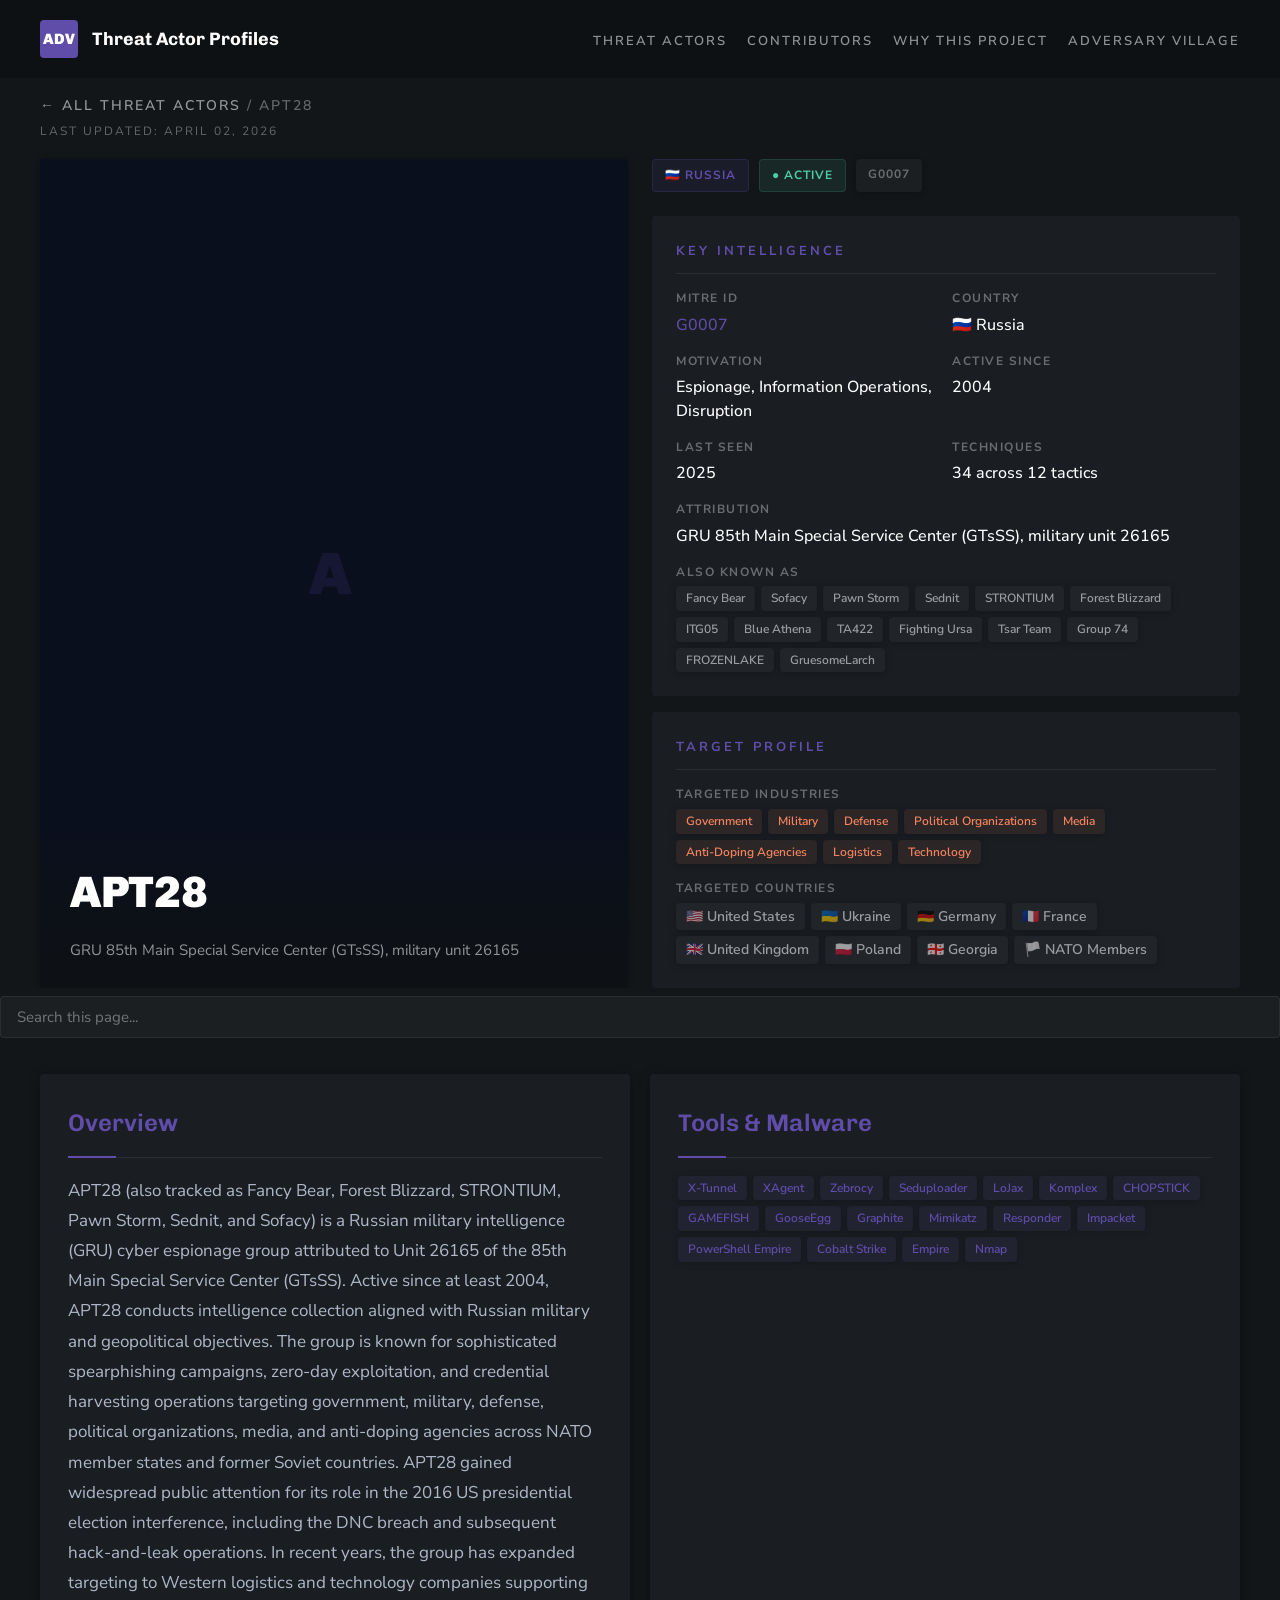
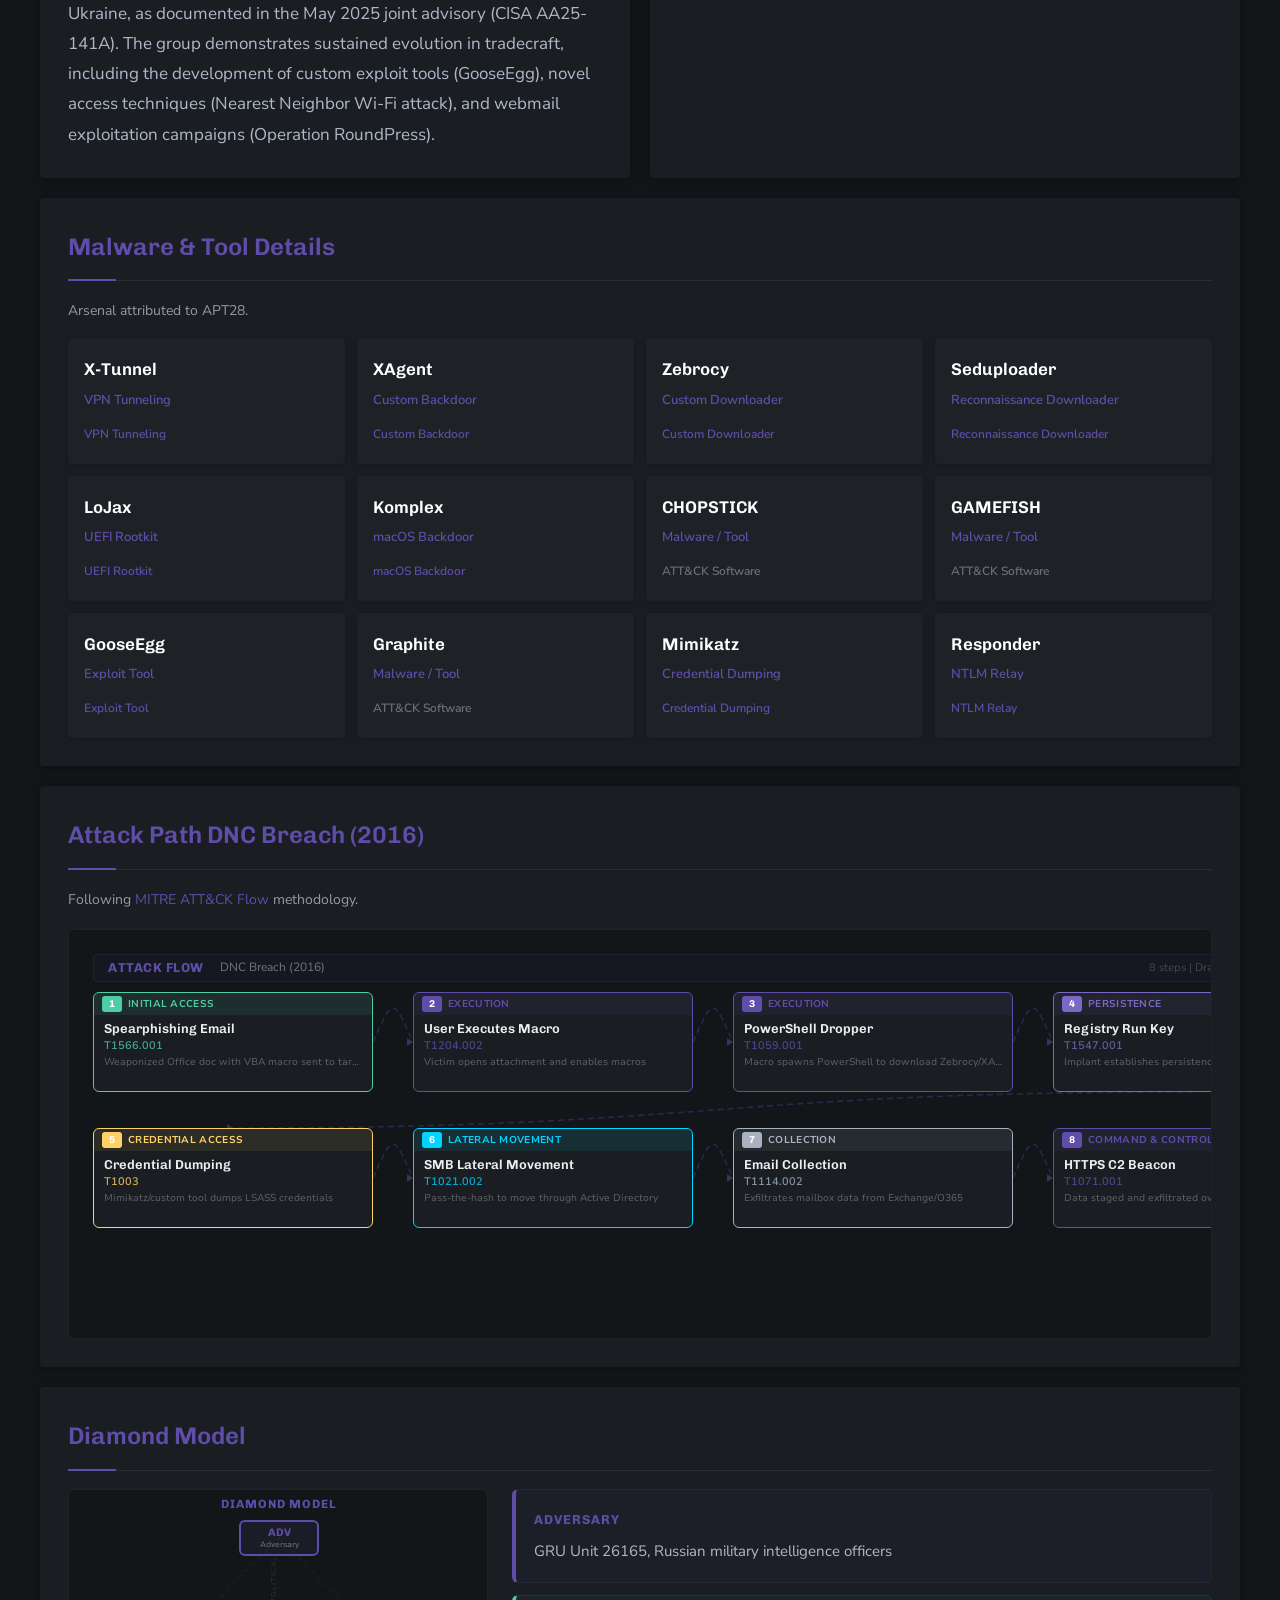
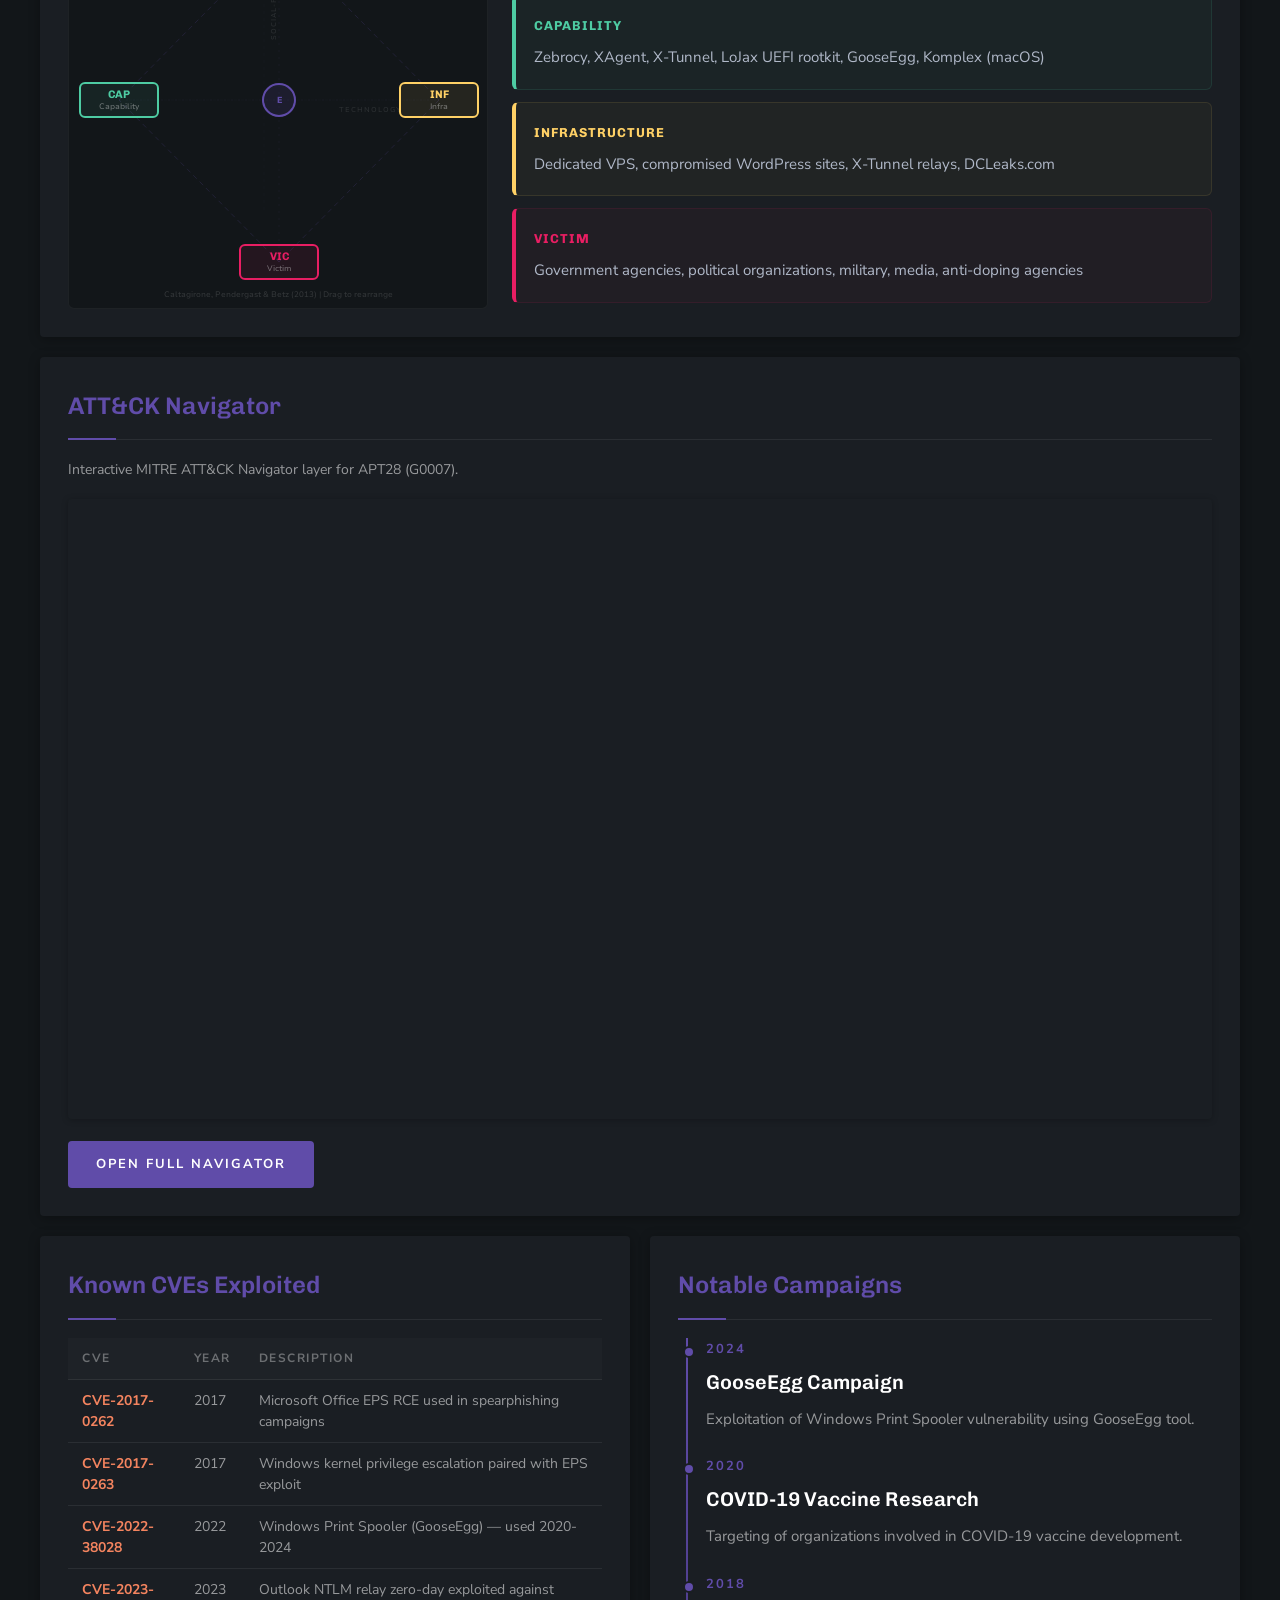
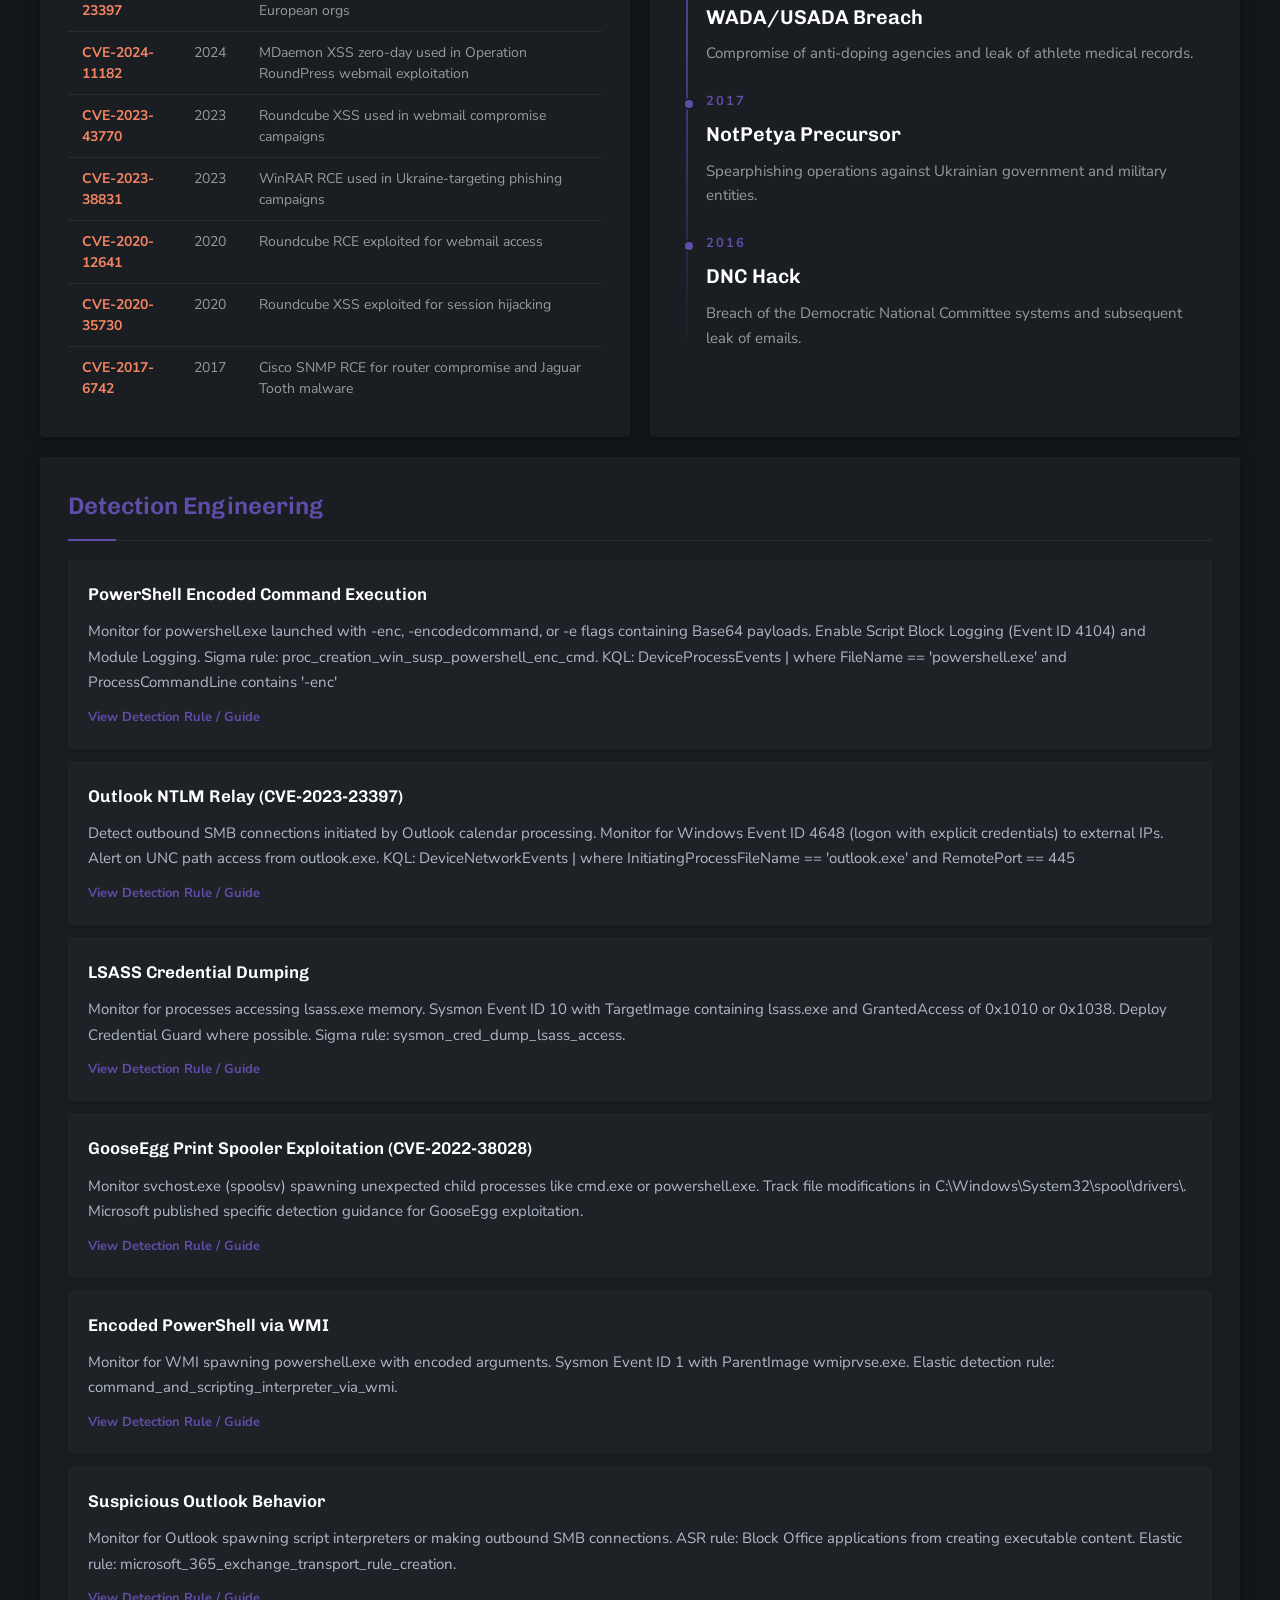
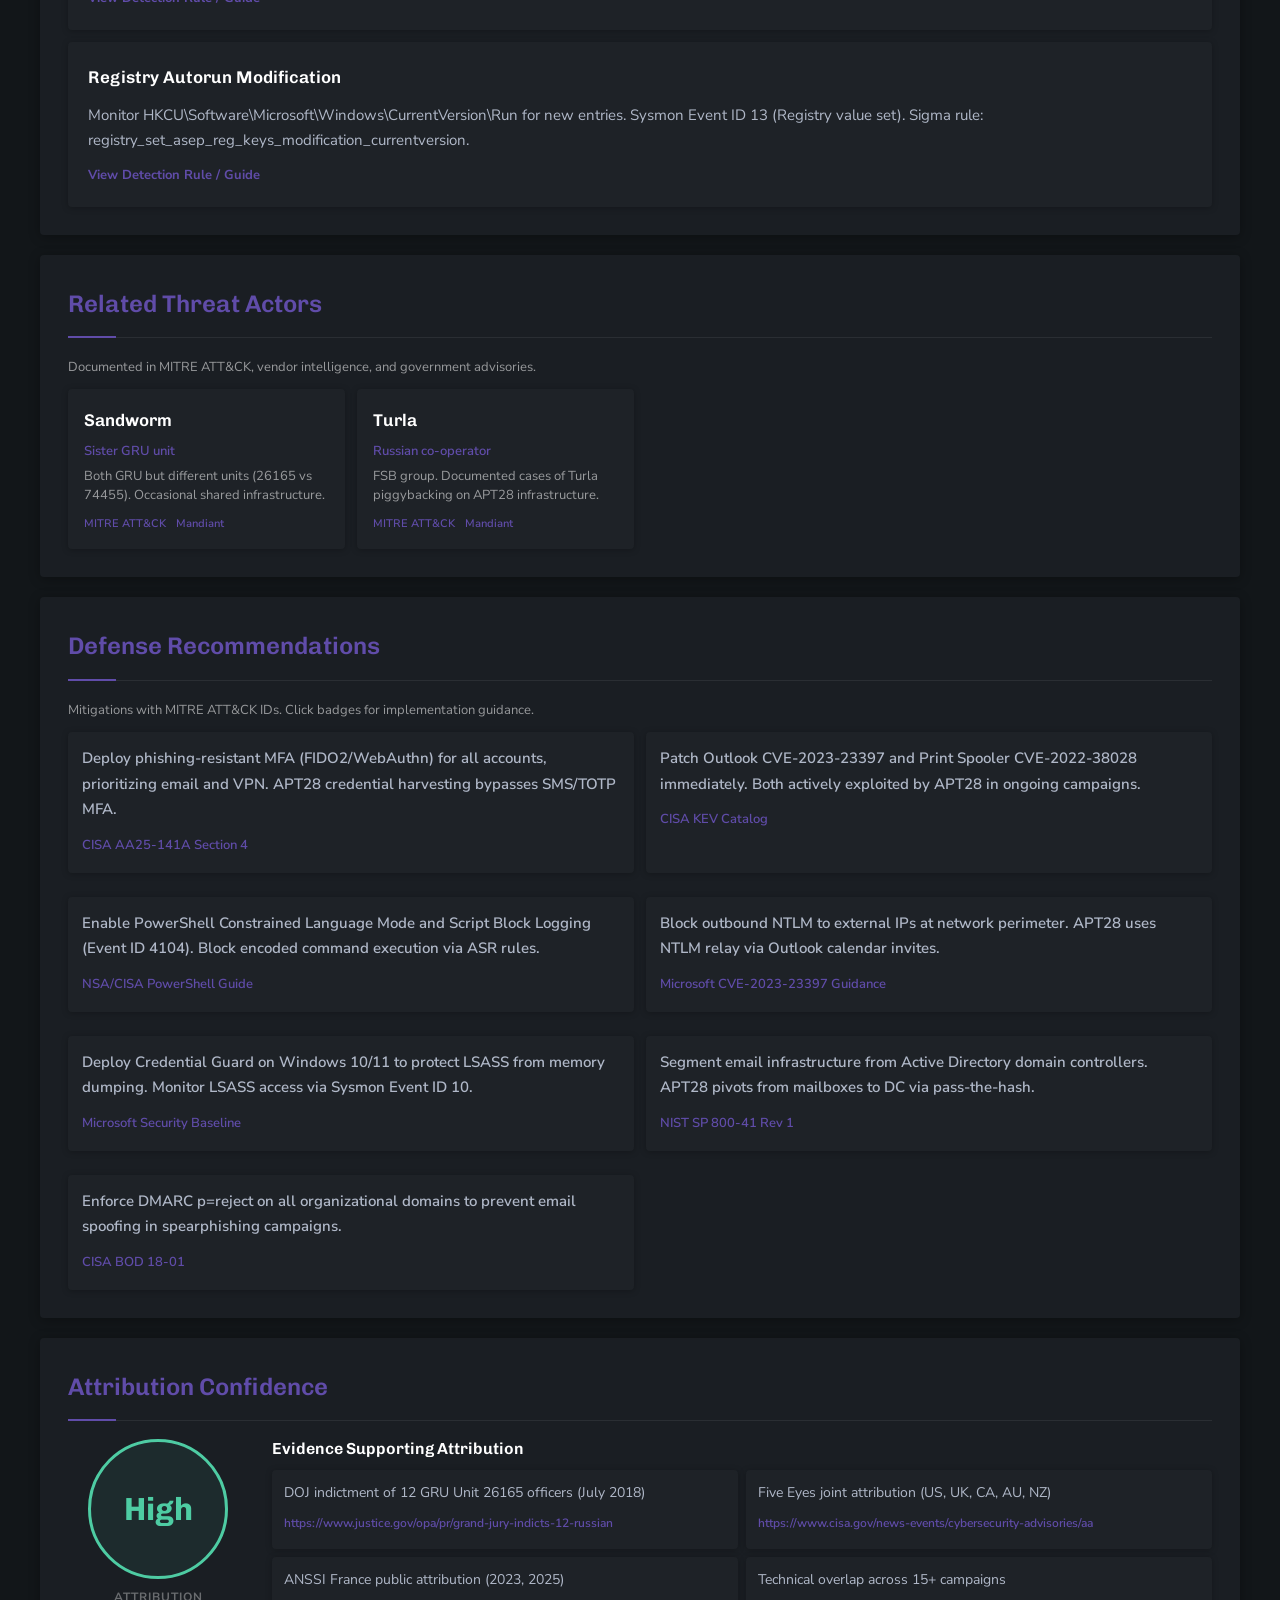
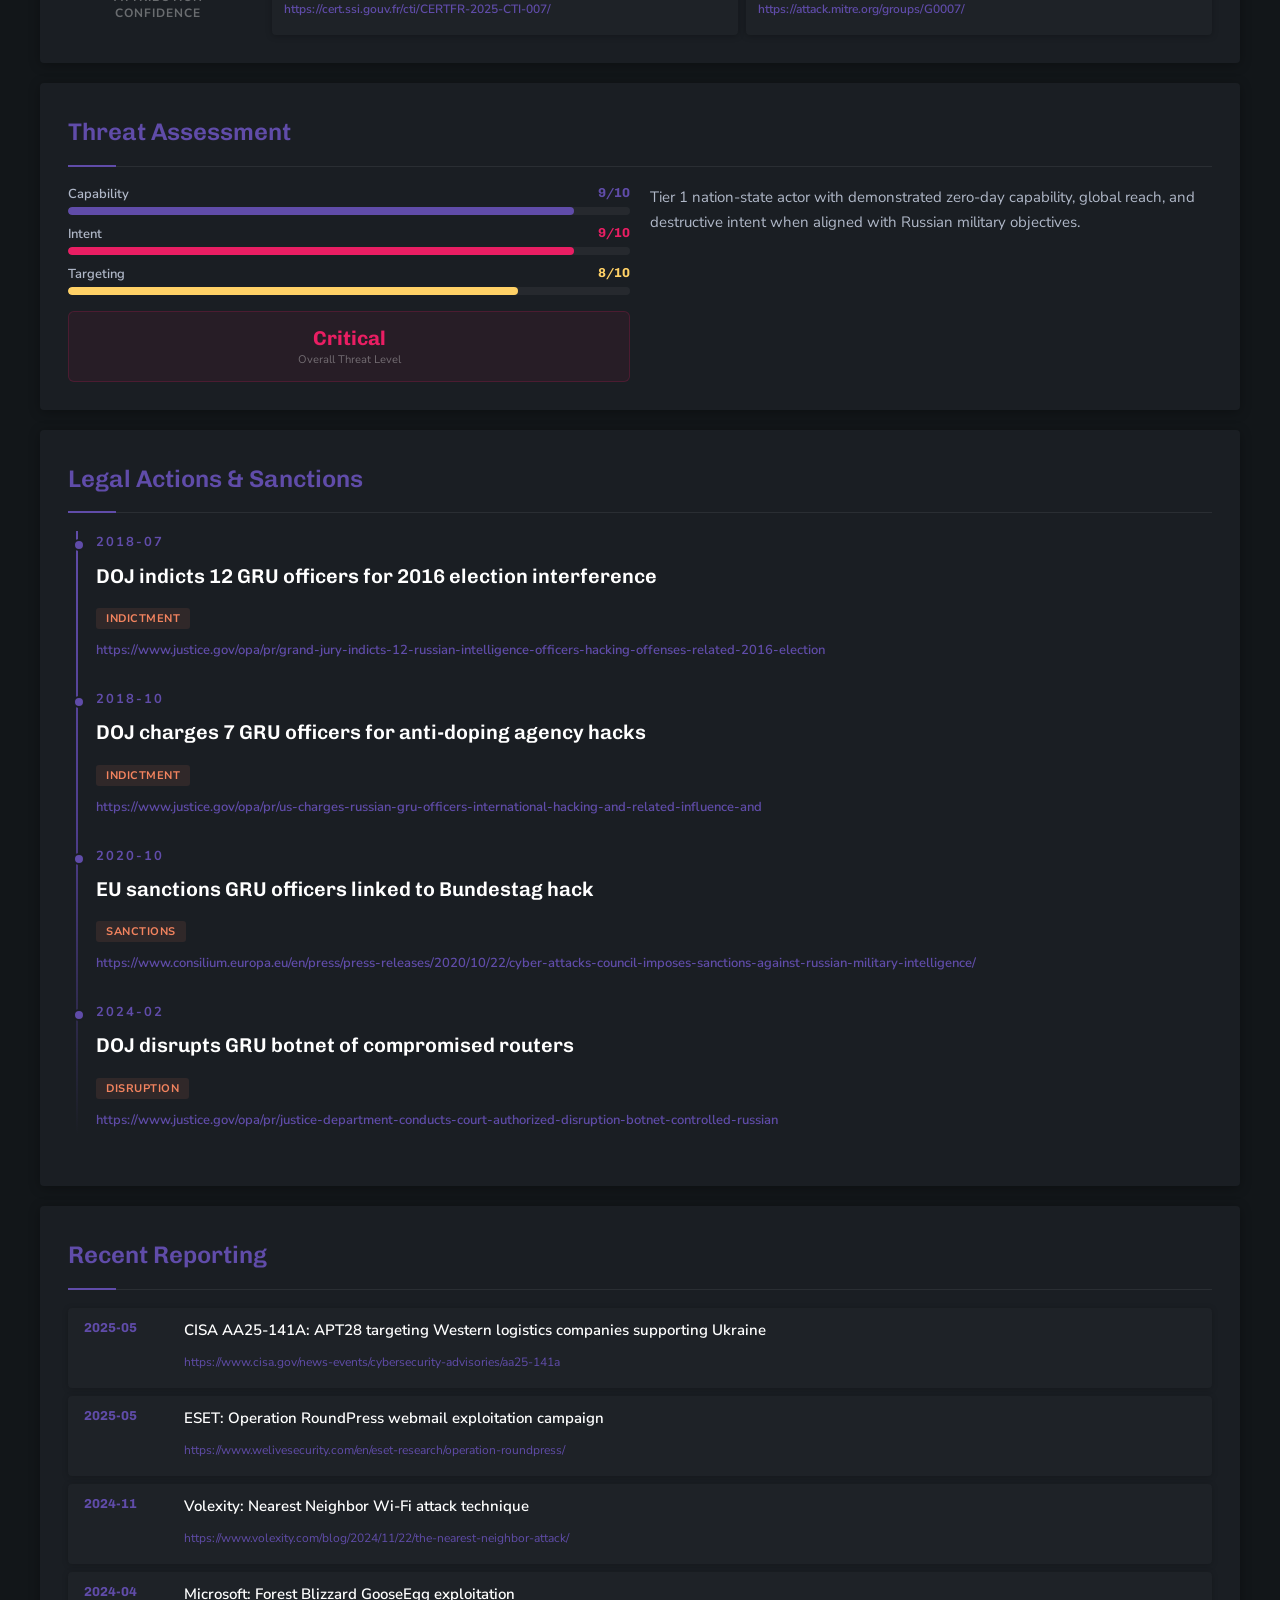
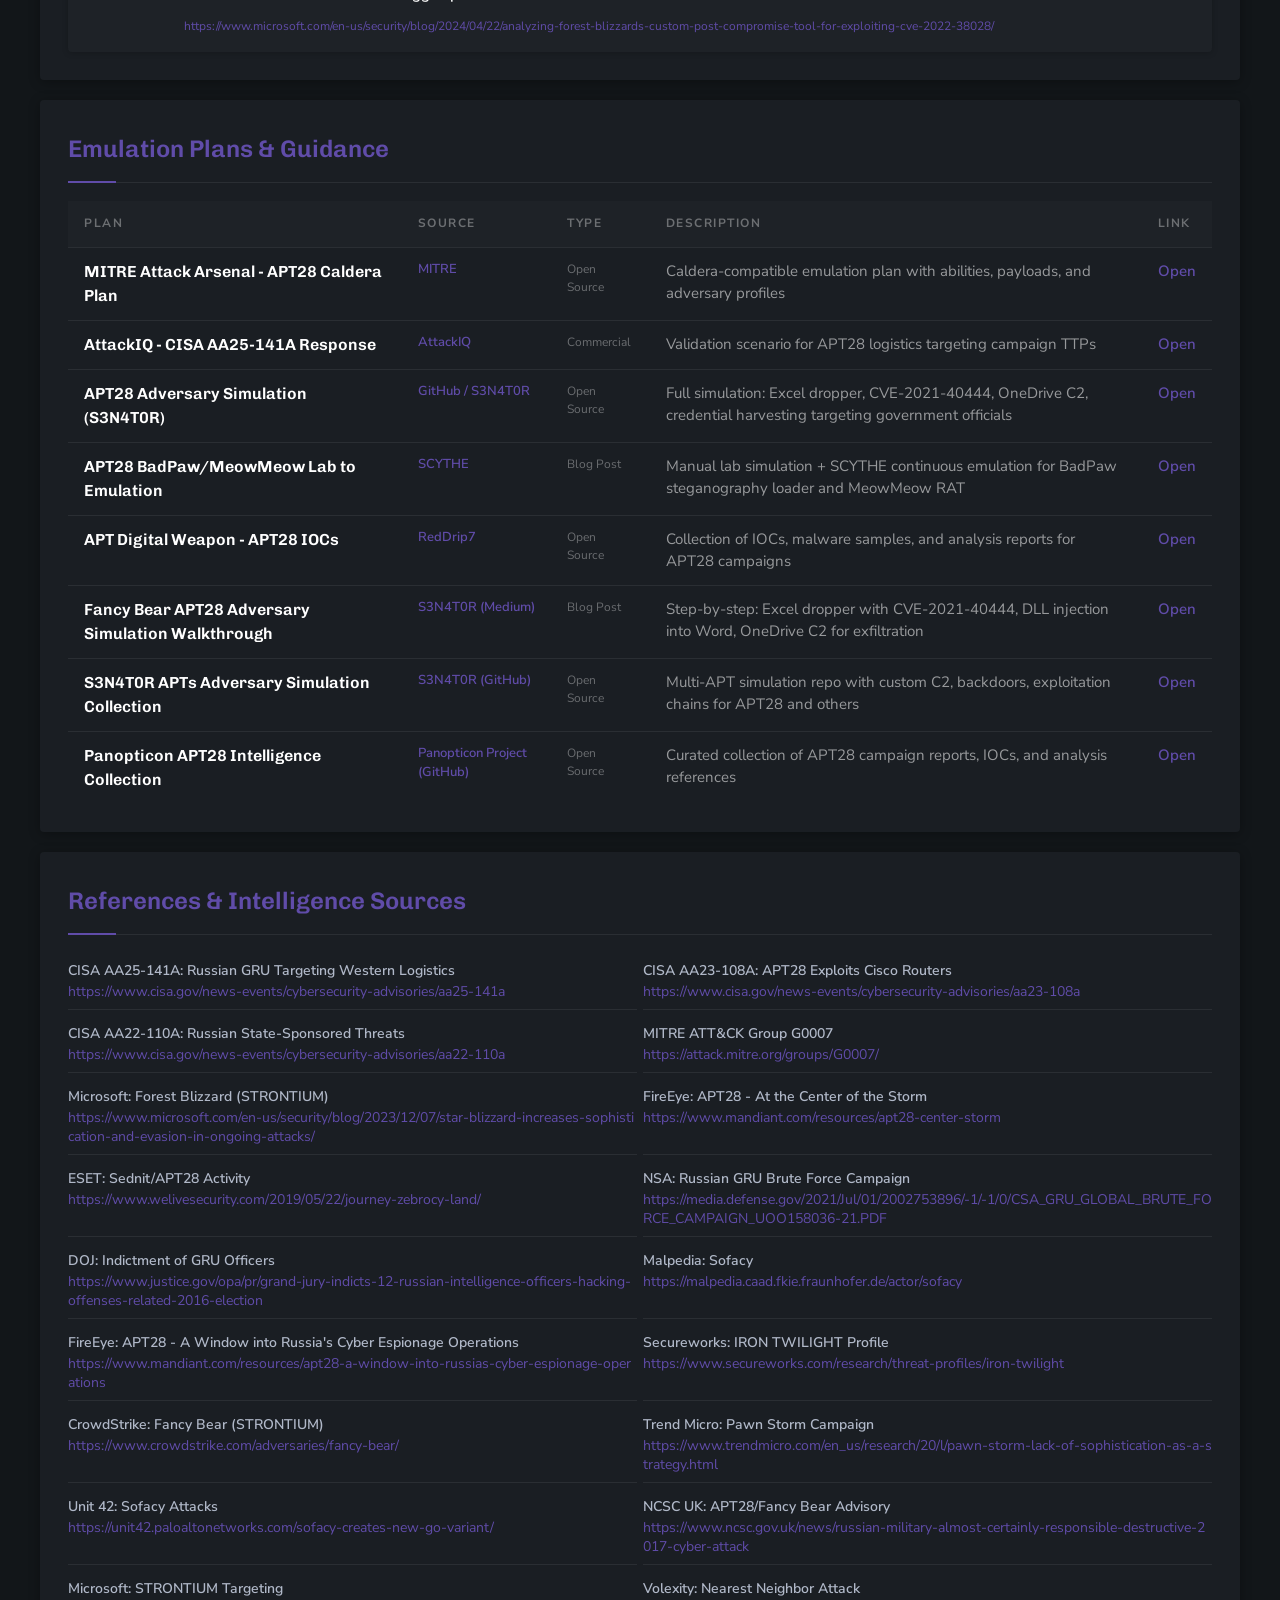
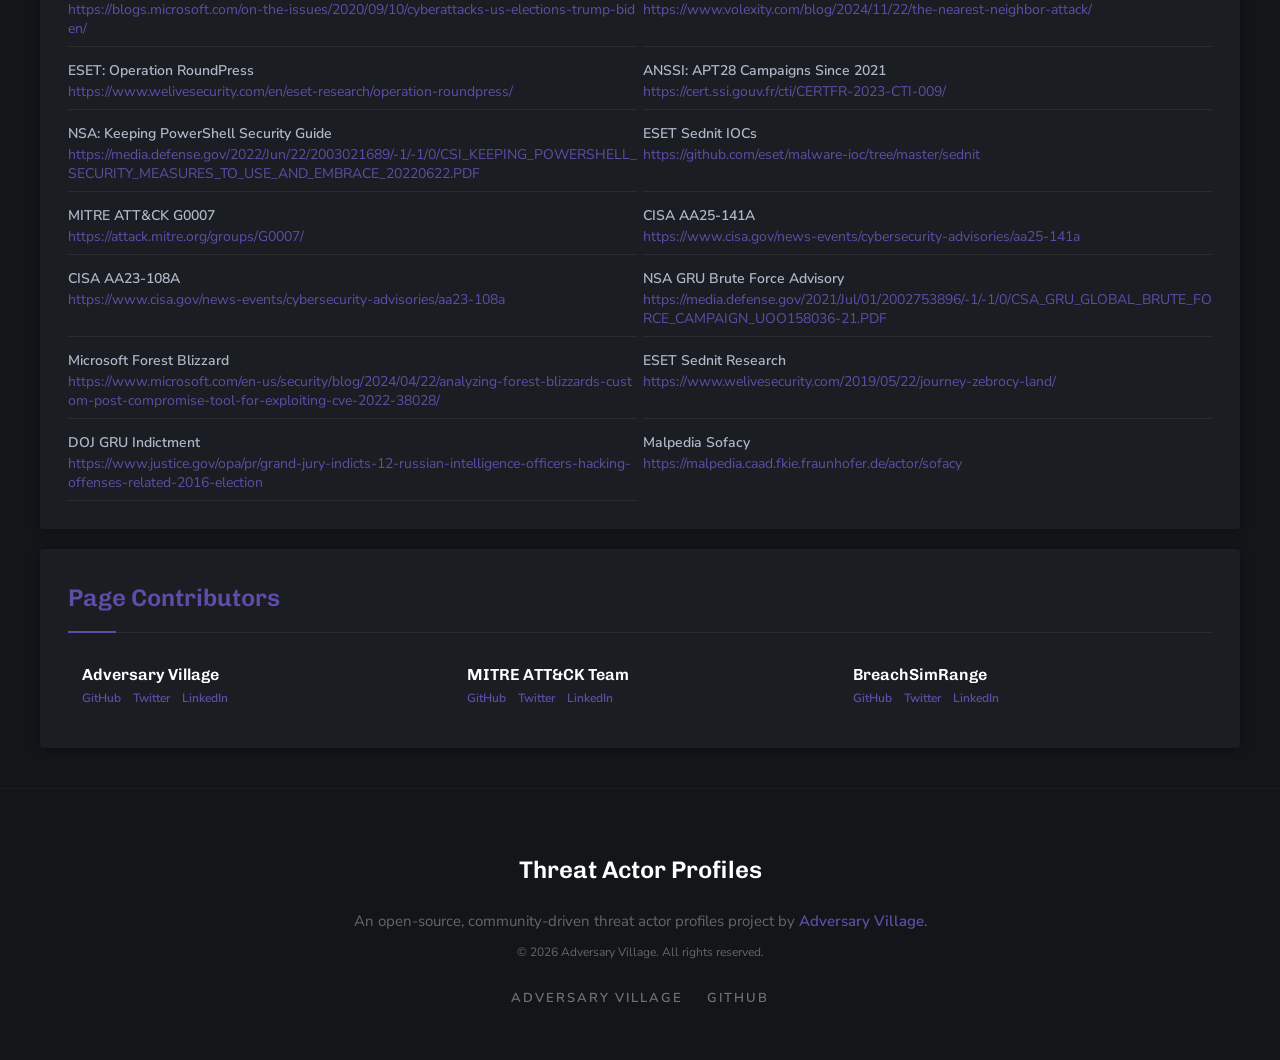
==== apt28/index.html @ e3ee4d07 "threat actor profiles" ====
<!DOCTYPE html>
<html lang="en">
<head><meta charset="UTF-8"><meta name="viewport" content="width=device-width,initial-scale=1.0"><title>APT28 | Threat Actor Profiles</title><link rel="stylesheet" href="../css/style.css"><link rel="icon" type="image/svg+xml" href="data:image/svg+xml,
<svg xmlns='http://www.w3.org/2000/svg' viewBox='0 0 100 100'><text y='.9em' font-size='90'>☠️</text>
</svg>">
</head>
<body class="actor-page">
<nav class="nav-bar"><a href="../index.html" class="nav-brand"><div class="nav-brand-icon">ADV</div><div class="nav-brand-text">Threat Actor Profiles</div></a><ul class="nav-links"><li><a href="../">Threat Actors</a></li><li><a href="../contributors/">Contributors</a></li><li><a href="../why/">Why This Project</a></li><li><a href="https://adversaryvillage.org" target="_blank">Adversary Village</a></li>
</ul>
</nav>
<div class="breadcrumb"><a href="../">← All Threat Actors</a> / APT28 <div style="font:400 1.2rem Nunito Sans;color:var(--td);margin-top:.4rem">Last updated: April 02, 2026</div></div>
<div class="actor-hero-split">
<div class="actor-hero-art"><div style="width:100%;height:100%;background:#0a0f1e;display:flex;align-items:center;justify-content:center"><div style="font:900 6rem Chivo;color:rgba(96,76,169,0.15);letter-spacing:8px">A</div></div><div class="art-overlay"><div class="art-name">APT28</div><div class="art-sub">GRU 85th Main Special Service Center (GTsSS), military unit 26165</div></div></div>
<div class="actor-hero-info"><div class="info-badges"><span class="card-tag tag-country">🇷🇺 Russia</span><span class="card-type-badge badge-nation">Nation-State</span><span class="card-tag tag-active">● Active</span><span class="card-tag" style="background:rgba(255,255,255,0.04);color:var(--td);border:none;box-shadow:0 1px 6px rgba(0,0,0,0.25)">G0007</span></div>
<div class="info-card">
<div class="info-card-title">Key Intelligence</div><div class="info-grid"><div class="info-field"><div class="info-label">MITRE ID</div><div class="info-value"><a href="https://attack.mitre.org/groups/G0007" target="_blank">G0007</a></div></div><div class="info-field"><div class="info-label">Country</div><div class="info-value">🇷🇺 Russia</div></div><div class="info-field"><div class="info-label">Motivation</div><div class="info-value">Espionage, Information Operations, Disruption</div></div><div class="info-field"><div class="info-label">Active Since</div><div class="info-value">2004</div></div><div class="info-field"><div class="info-label">Last Seen</div><div class="info-value">2025</div></div><div class="info-field"><div class="info-label">Techniques</div><div class="info-value">34 across 12 tactics</div></div><div class="info-field info-full"><div class="info-label">Attribution</div><div class="info-value">GRU 85th Main Special Service Center (GTsSS), military unit 26165</div></div><div class="info-field info-full"><div class="info-label">Also Known As</div><div class="chip-list"><span class="chip">Fancy Bear</span><span class="chip">Sofacy</span><span class="chip">Pawn Storm</span><span class="chip">Sednit</span><span class="chip">STRONTIUM</span><span class="chip">Forest Blizzard</span><span class="chip">ITG05</span><span class="chip">Blue Athena</span><span class="chip">TA422</span><span class="chip">Fighting Ursa</span><span class="chip">Tsar Team</span><span class="chip">Group 74</span><span class="chip">FROZENLAKE</span><span class="chip">GruesomeLarch</span></div>
</div>
</div>
</div>
<div class="info-card" style="flex:0">
<div class="info-card-title">Target Profile</div><div class="info-grid"><div class="info-field info-full"><div class="info-label">Targeted Industries</div><div class="chip-list"><span class="chip chip-orange">Government</span><span class="chip chip-orange">Military</span><span class="chip chip-orange">Defense</span><span class="chip chip-orange">Political Organizations</span><span class="chip chip-orange">Media</span><span class="chip chip-orange">Anti-Doping Agencies</span><span class="chip chip-orange">Logistics</span><span class="chip chip-orange">Technology</span></div></div><div class="info-field info-full"><div class="info-label">Targeted Countries</div><div class="chip-list"><span class="chip" style="font-size:1.4rem">🇺🇸 United States</span><span class="chip" style="font-size:1.4rem">🇺🇦 Ukraine</span><span class="chip" style="font-size:1.4rem">🇩🇪 Germany</span><span class="chip" style="font-size:1.4rem">🇫🇷 France</span><span class="chip" style="font-size:1.4rem">🇬🇧 United Kingdom</span><span class="chip" style="font-size:1.4rem">🇵🇱 Poland</span><span class="chip" style="font-size:1.4rem">🇬🇪 Georgia</span><span class="chip" style="font-size:1.4rem">🏳️ NATO Members</span></div>
</div>
</div>
</div></div></div>
<div id="page-search" class="page-search"><input type="text" id="page-search-input" placeholder="Search this page..." ></div>
<script>document.getElementById("page-search-input").addEventListener("input",function(e){var q=e.target.value.toLowerCase();document.querySelectorAll(".content-section,.detect-block").forEach(function(el){if(!q){el.style.display="";return}el.style.display=el.textContent.toLowerCase().includes(q)?"":"none"})});
</script>
<div class="actor-below">
<div class="actor-below-grid">
<div class="content-section">
<h2 class="section-title">Overview</h2><div class="description-text">APT28 (also tracked as Fancy Bear, Forest Blizzard, STRONTIUM, Pawn Storm, Sednit, and Sofacy) is a Russian military intelligence (GRU) cyber espionage group attributed to Unit 26165 of the 85th Main Special Service Center (GTsSS). Active since at least 2004, APT28 conducts intelligence collection aligned with Russian military and geopolitical objectives. The group is known for sophisticated spearphishing campaigns, zero-day exploitation, and credential harvesting operations targeting government, military, defense, political organizations, media, and anti-doping agencies across NATO member states and former Soviet countries. APT28 gained widespread public attention for its role in the 2016 US presidential election interference, including the DNC breach and subsequent hack-and-leak operations. In recent years, the group has expanded targeting to Western logistics and technology companies supporting Ukraine, as documented in the May 2025 joint advisory (CISA AA25-141A). The group demonstrates sustained evolution in tradecraft, including the development of custom exploit tools (GooseEgg), novel access techniques (Nearest Neighbor Wi-Fi attack), and webmail exploitation campaigns (Operation RoundPress).</div></div>
<div class="content-section">
<h2 class="section-title">Tools & Malware</h2><div class="chip-list"><span class="chip chip-purple">X-Tunnel</span><span class="chip chip-purple">XAgent</span><span class="chip chip-purple">Zebrocy</span><span class="chip chip-purple">Seduploader</span><span class="chip chip-purple">LoJax</span><span class="chip chip-purple">Komplex</span><span class="chip chip-purple">CHOPSTICK</span><span class="chip chip-purple">GAMEFISH</span><span class="chip chip-purple">GooseEgg</span><span class="chip chip-purple">Graphite</span><span class="chip chip-purple">Mimikatz</span><span class="chip chip-purple">Responder</span><span class="chip chip-purple">Impacket</span><span class="chip chip-purple">PowerShell Empire</span><span class="chip chip-purple">Cobalt Strike</span><span class="chip chip-purple">Empire</span><span class="chip chip-purple">Nmap</span></div></div>
<div class="content-section actor-below-full">
<h2 class="section-title">Malware & Tool Details</h2><p style="color:var(--tm);font-size:1.4rem;margin-bottom:1.4rem">Arsenal attributed to APT28.</p><div class="related-grid"><div class="related-card"><div class="related-card-name">X-Tunnel</div><div class="related-card-rel">VPN Tunneling</div><a href="https://attack.mitre.org/software/S0117/" target="_blank" style="display:inline-block;margin-top:.6rem;font-size:1.2rem;font-weight:600;color:var(--p)">VPN Tunneling</a></div><div class="related-card"><div class="related-card-name">XAgent</div><div class="related-card-rel">Custom Backdoor</div><a href="https://attack.mitre.org/software/S0023/" target="_blank" style="display:inline-block;margin-top:.6rem;font-size:1.2rem;font-weight:600;color:var(--p)">Custom Backdoor</a></div><div class="related-card"><div class="related-card-name">Zebrocy</div><div class="related-card-rel">Custom Downloader</div><a href="https://attack.mitre.org/software/S0230/" target="_blank" style="display:inline-block;margin-top:.6rem;font-size:1.2rem;font-weight:600;color:var(--p)">Custom Downloader</a></div><div class="related-card"><div class="related-card-name">Seduploader</div><div class="related-card-rel">Reconnaissance Downloader</div><a href="https://attack.mitre.org/software/S0120/" target="_blank" style="display:inline-block;margin-top:.6rem;font-size:1.2rem;font-weight:600;color:var(--p)">Reconnaissance Downloader</a></div><div class="related-card"><div class="related-card-name">LoJax</div><div class="related-card-rel">UEFI Rootkit</div><a href="https://attack.mitre.org/software/S0397/" target="_blank" style="display:inline-block;margin-top:.6rem;font-size:1.2rem;font-weight:600;color:var(--p)">UEFI Rootkit</a></div><div class="related-card"><div class="related-card-name">Komplex</div><div class="related-card-rel">macOS Backdoor</div><a href="https://attack.mitre.org/software/S0162/" target="_blank" style="display:inline-block;margin-top:.6rem;font-size:1.2rem;font-weight:600;color:var(--p)">macOS Backdoor</a></div><div class="related-card"><div class="related-card-name">CHOPSTICK</div><div class="related-card-rel">Malware / Tool</div><a href="https://attack.mitre.org/software/" target="_blank" style="display:inline-block;margin-top:.6rem;font-size:1.2rem;font-weight:600;color:var(--td)">ATT&CK Software</a></div><div class="related-card"><div class="related-card-name">GAMEFISH</div><div class="related-card-rel">Malware / Tool</div><a href="https://attack.mitre.org/software/" target="_blank" style="display:inline-block;margin-top:.6rem;font-size:1.2rem;font-weight:600;color:var(--td)">ATT&CK Software</a></div><div class="related-card"><div class="related-card-name">GooseEgg</div><div class="related-card-rel">Exploit Tool</div><a href="https://www.microsoft.com/en-us/security/blog/2024/04/22/analyzing-forest-blizzards-custom-post-compromise-tool-for-exploiting-cve-2022-38028/" target="_blank" style="display:inline-block;margin-top:.6rem;font-size:1.2rem;font-weight:600;color:var(--p)">Exploit Tool</a></div><div class="related-card"><div class="related-card-name">Graphite</div><div class="related-card-rel">Malware / Tool</div><a href="https://attack.mitre.org/software/" target="_blank" style="display:inline-block;margin-top:.6rem;font-size:1.2rem;font-weight:600;color:var(--td)">ATT&CK Software</a></div><div class="related-card"><div class="related-card-name">Mimikatz</div><div class="related-card-rel">Credential Dumping</div><a href="https://github.com/gentilkiwi/mimikatz" target="_blank" style="display:inline-block;margin-top:.6rem;font-size:1.2rem;font-weight:600;color:var(--p)">Credential Dumping</a></div><div class="related-card"><div class="related-card-name">Responder</div><div class="related-card-rel">NTLM Relay</div><a href="https://github.com/lgandx/Responder" target="_blank" style="display:inline-block;margin-top:.6rem;font-size:1.2rem;font-weight:600;color:var(--p)">NTLM Relay</a></div></div></div>
<div class="content-section actor-below-full">
<h2 class="section-title">Attack Path DNC Breach (2016)</h2><p style="color:var(--tm);font-size:1.4rem;margin-bottom:1.6rem">Following <a href="https://center-for-threat-informed-defense.github.io/attack-flow/" target="_blank">MITRE ATT&CK Flow</a> methodology.</p><div id="af617684" style="position:relative;width:100%;overflow-x:auto;background:#121619;border-radius:6px;border:1px solid rgba(255,255,255,0.05)"><div id="af617684w" style="position:relative;width:1288px;height:408px;min-height:300px"><div style="position:absolute;left:24px;top:24px;right:24px;height:28px;background:rgba(96,76,169,0.06);border:1px solid rgba(96,76,169,0.15);border-radius:4px;display:flex;align-items:center;padding:0 14px"><span style="font-family:Chivo,sans-serif;font-size:13px;font-weight:700;color:#604ca9;letter-spacing:0.5px">ATTACK FLOW</span><span style="font-family:Nunito Sans,sans-serif;font-size:12px;color:rgba(255,255,255,0.4);margin-left:16px">DNC Breach (2016)</span><span style="font-family:Nunito Sans,sans-serif;font-size:11px;color:rgba(255,255,255,0.2);margin-left:auto">8 steps | Drag nodes to rearrange</span></div>
<svg id="af617684svg" style="position:absolute;inset:0;width:100%;height:100%;pointer-events:none">
</svg><div id="af617684nodes"></div></div></div>
<script>(function(){var D=[{"i": 0, "x": 24, "y": 62, "tc": "#4ecca3", "tactic": "Initial Access", "step": "Spearphishing Email", "tid": "T1566.001", "desc": "Weaponized Office doc with VBA macro sent to target"}, {"i": 1, "x": 344, "y": 62, "tc": "#604ca9", "tactic": "Execution", "step": "User Executes Macro", "tid": "T1204.002", "desc": "Victim opens attachment and enables macros"}, {"i": 2, "x": 664, "y": 62, "tc": "#604ca9", "tactic": "Execution", "step": "PowerShell Dropper", "tid": "T1059.001", "desc": "Macro spawns PowerShell to download Zebrocy/XAgent"}, {"i": 3, "x": 984, "y": 62, "tc": "#7b68c4", "tactic": "Persistence", "step": "Registry Run Key", "tid": "T1547.001", "desc": "Implant establishes persistence via registry autorun"}, {"i": 4, "x": 24, "y": 198, "tc": "#ffd166", "tactic": "Credential Access", "step": "Credential Dumping", "tid": "T1003", "desc": "Mimikatz/custom tool dumps LSASS credentials"}, {"i": 5, "x": 344, "y": 198, "tc": "#00d4ff", "tactic": "Lateral Movement", "step": "SMB Lateral Movement", "tid": "T1021.002", "desc": "Pass-the-hash to move through Active Directory"}, {"i": 6, "x": 664, "y": 198, "tc": "#a8b2c1", "tactic": "Collection", "step": "Email Collection", "tid": "T1114.002", "desc": "Exfiltrates mailbox data from Exchange/O365"}, {"i": 7, "x": 984, "y": 198, "tc": "#604ca9", "tactic": "Command & Control", "step": "HTTPS C2 Beacon", "tid": "T1071.001", "desc": "Data staged and exfiltrated over encrypted HTTPS C2"}];var W=280,H=100,ct=document.getElementById("af617684nodes"),sv=document.getElementById("af617684svg");function mkN(){ct.innerHTML="";D.forEach(function(n){var d=document.createElement("div");d.className="afn";d.dataset.idx=n.i;d.style.cssText="position:absolute;left:"+n.x+"px;top:"+n.y+"px;width:"+W+"px;height:"+H+"px;background:#1a1e23;border:1.5px solid "+n.tc+";border-radius:6px;cursor:grab;user-select:none;overflow:hidden;transition:box-shadow 0.2s";d.innerHTML='<div style="height:22px;background:'+n.tc+'15;display:flex;align-items:center;padding:0 8px"><span style="background:'+n.tc+';color:#fff;font:700 10px Chivo;padding:2px 7px;border-radius:3px;margin-right:6px">'+(n.i+1)+'</span><span style="font:700 10px Nunito Sans;color:'+n.tc+';letter-spacing:0.3px">'+n.tactic.toUpperCase().slice(0,24)+'</span></div><div style="padding:6px 10px"><div style="font:600 13px Chivo;color:#eee;white-space:nowrap;overflow:hidden;text-overflow:ellipsis">'+n.step+'</div><div style="font:600 11px Nunito Sans;color:'+n.tc+';opacity:0.8;margin-top:2px">'+n.tid+'</div><div style="font:400 10px Nunito Sans;color:rgba(255,255,255,0.3);margin-top:2px;white-space:nowrap;overflow:hidden;text-overflow:ellipsis">'+n.desc+'</div></div>';d.title=n.step+"\n"+n.tactic+"\n"+n.tid+"\n"+n.desc;ct.appendChild(d)})}function mkE(){var s="";for(var i=1;i<D.length;i++){var a=D[i-1],b=D[i];var x1=a.x+W,y1=a.y+H/2,x2=b.x,y2=b.y+H/2;if(b.x<=a.x){x1=a.x+W/2;y1=a.y+H;x2=b.x+W/2;y2=b.y}var mx=(x1+x2)/2;var cyo=y1===y2?-45:0;s+='<path d="M'+x1+' '+y1+' C'+mx+' '+(y1+cyo)+' '+mx+' '+(y2+cyo)+' '+x2+' '+y2+'" fill="none" stroke="rgba(96,76,169,0.35)" stroke-width="1.5" stroke-dasharray="6 4"/>';s+='<polygon points="'+(x2-6)+','+(y2-4)+' '+x2+','+y2+' '+(x2-6)+','+(y2+4)+'" fill="rgba(96,76,169,0.5)"/>'}sv.innerHTML=s}mkN();mkE();var drag=null,ox=0,oy=0;ct.addEventListener("mousedown",function(e){var t=e.target.closest(".afn");if(!t)return;drag=t;var r=t.getBoundingClientRect();ox=e.clientX-r.left;oy=e.clientY-r.top;t.style.cursor="grabbing";t.style.zIndex=10;t.style.boxShadow="0 8px 32px rgba(96,76,169,0.3)";e.preventDefault()});document.addEventListener("mousemove",function(e){if(!drag)return;var p=ct.getBoundingClientRect();var nx=e.clientX-p.left-ox,ny=e.clientY-p.top-oy;drag.style.left=nx+"px";drag.style.top=ny+"px";var idx=+drag.dataset.idx;D[idx].x=nx;D[idx].y=ny;mkE()});document.addEventListener("mouseup",function(){if(drag){drag.style.cursor="grab";drag.style.zIndex=1;drag.style.boxShadow="none";drag=null}});ct.addEventListener("touchstart",function(e){var t=e.target.closest(".afn");if(!t)return;drag=t;var r=t.getBoundingClientRect();ox=e.touches[0].clientX-r.left;oy=e.touches[0].clientY-r.top;t.style.zIndex=10;e.preventDefault()},{passive:false});document.addEventListener("touchmove",function(e){if(!drag)return;var p=ct.getBoundingClientRect();var nx=e.touches[0].clientX-p.left-ox,ny=e.touches[0].clientY-p.top-oy;drag.style.left=nx+"px";drag.style.top=ny+"px";D[+drag.dataset.idx].x=nx;D[+drag.dataset.idx].y=ny;mkE()},{passive:false});document.addEventListener("touchend",function(){if(drag){drag.style.zIndex=1;drag=null}})})();
</script></div>
<div class="content-section actor-below-full">
<h2 class="section-title">Diamond Model</h2><div class="grid-2col-wide"><div id="dm403538" style="position:relative;width:420px;height:420px;background:#121619;border-radius:6px;border:1px solid rgba(255,255,255,0.05)">
<svg id="dm403538svg" style="position:absolute;inset:0;width:100%;height:100%;pointer-events:none">
</svg><div id="dm403538n"></div><div style="position:absolute;bottom:8px;left:0;right:0;text-align:center;font:8px Nunito Sans;color:rgba(255,255,255,0.15)">Caltagirone, Pendergast &amp; Betz (2013) | Drag to rearrange</div></div><div style="display:flex;flex-direction:column;gap:1.2rem"><div class="panel-purple"><div class="panel-label" style="color:#604ca9">ADVERSARY</div><div class="panel-body">GRU Unit 26165, Russian military intelligence officers</div></div><div class="panel-green"><div class="panel-label" style="color:#4ecca3">CAPABILITY</div><div class="panel-body">Zebrocy, XAgent, X-Tunnel, LoJax UEFI rootkit, GooseEgg, Komplex (macOS)</div></div><div class="panel-yellow"><div class="panel-label" style="color:#ffd166">INFRASTRUCTURE</div><div class="panel-body">Dedicated VPS, compromised WordPress sites, X-Tunnel relays, DCLeaks.com</div></div><div class="panel-pink"><div class="panel-label" style="color:#E91E63">VICTIM</div><div class="panel-body">Government agencies, political organizations, military, media, anti-doping agencies</div>
</div>
</div>
</div>
<script>(function(){var ct=document.getElementById("dm403538n"),sv=document.getElementById("dm403538svg");var ns=[{id:0,x:170,y:30,w:80,h:36,label:"ADV",sub:"Adversary",c:"#604ca9",bg:"rgba(96,76,169,0.1)"},{id:1,x:170,y:354,w:80,h:36,label:"VIC",sub:"Victim",c:"#E91E63",bg:"rgba(233,30,99,0.08)"},{id:2,x:10,y:192,w:80,h:36,label:"CAP",sub:"Capability",c:"#4ecca3",bg:"rgba(78,204,163,0.08)"},{id:3,x:330,y:192,w:80,h:36,label:"INF",sub:"Infra",c:"#ffd166",bg:"rgba(255,209,102,0.08)"},{id:4,x:193,y:193,w:34,h:34,label:"E",sub:"Event",c:"#604ca9",bg:"rgba(96,76,169,0.15)"}];var edges=[[0,3],[3,1],[1,2],[2,0],[0,1],[2,3]];function mk(){ct.innerHTML="";ns.forEach(function(n){var d=document.createElement("div");d.dataset.idx=n.id;d.style.cssText="position:absolute;left:"+n.x+"px;top:"+n.y+"px;width:"+n.w+"px;height:"+n.h+"px;background:"+n.bg+";border:2px solid "+n.c+";border-radius:"+(n.id===4?"50%":"6px")+";cursor:grab;display:flex;flex-direction:column;align-items:center;justify-content:center;user-select:none;z-index:2;transition:box-shadow 0.2s";d.innerHTML='<span style="font:700 '+(n.id===4?'9':'11')+'px Chivo;color:'+n.c+'">'+n.label+'</span>'+(n.id!==4?'<span style="font:400 8px Nunito Sans;color:rgba(255,255,255,0.4)">'+n.sub+'</span>':'');d.title=n.sub;ct.appendChild(d)})}function mkE(){var s='<text x="210" y="18" font-family="Chivo" font-size="12" font-weight="700" fill="#604ca9" text-anchor="middle" letter-spacing="1">DIAMOND MODEL</text>';s+='<line x1="195" y1="100" x2="195" y2="320" stroke="#604ca9" stroke-width="0.5" opacity="0.08" stroke-dasharray="3 4"/>';s+='<line x1="60" y1="210" x2="370" y2="210" stroke="#604ca9" stroke-width="0.5" opacity="0.08" stroke-dasharray="3 4"/>';s+='<text x="207" y="150" font-family="Nunito Sans" font-size="7" fill="rgba(255,255,255,0.12)" letter-spacing="1" transform="rotate(-90,207,150)">SOCIAL-POLITICAL</text>';s+='<text x="270" y="222" font-family="Nunito Sans" font-size="7" fill="rgba(255,255,255,0.12)" letter-spacing="1">TECHNOLOGY</text>';edges.forEach(function(e,i){var a=ns[e[0]],b=ns[e[1]];var x1=a.x+a.w/2,y1=a.y+a.h/2,x2=b.x+b.w/2,y2=b.y+b.h/2;var dash=i>=4?"2 5":"5 4",op=i>=4?"0.08":"0.2";s+='<line x1="'+x1+'" y1="'+y1+'" x2="'+x2+'" y2="'+y2+'" stroke="#604ca9" stroke-width="1" opacity="'+op+'" stroke-dasharray="'+dash+'"/>'});sv.innerHTML=s}mk();mkE();var drag=null,ox=0,oy=0;ct.addEventListener("mousedown",function(e){var t=e.target.closest("[data-idx]");if(!t)return;drag=t;var r=t.getBoundingClientRect();ox=e.clientX-r.left;oy=e.clientY-r.top;t.style.cursor="grabbing";t.style.zIndex=10;t.style.boxShadow="0 4px 20px rgba(96,76,169,0.3)";e.preventDefault()});document.addEventListener("mousemove",function(e){if(!drag)return;var p=document.getElementById("dm403538").getBoundingClientRect();var nx=e.clientX-p.left-ox,ny=e.clientY-p.top-oy;drag.style.left=nx+"px";drag.style.top=ny+"px";var idx=+drag.dataset.idx;ns[idx].x=nx;ns[idx].y=ny;mkE()});document.addEventListener("mouseup",function(){if(drag){drag.style.cursor="grab";drag.style.zIndex=2;drag.style.boxShadow="none";drag=null}})})();
</script></div>
<div class="content-section actor-below-full">
<h2 class="section-title">ATT&CK Navigator</h2><p style="color:var(--tm);font-size:1.4rem;margin-bottom:1.6rem">Interactive MITRE ATT&CK Navigator layer for APT28 (G0007).</p><div style="position:relative"><div id="nav-skel-apt28" class="nav-skel"><div class="nav-spinner"></div><div style="font-size:1.3rem;color:var(--td)">Loading ATT&CK Navigator...</div></div>
<iframe class="navigator-frame" src="https://mitre-attack.github.io/attack-navigator/#layerURL=https%3A%2F%2Fattack.mitre.org%2Fgroups%2FG0007%2FG0007-enterprise-layer.json" title="ATT&CK Navigator" loading="lazy" sandbox="allow-scripts allow-same-origin allow-popups" onload="var s=document.getElementById('nav-skel-'+'apt28');if(s)s.style.display='none'"></iframe></div><a href="https://mitre-attack.github.io/attack-navigator/#layerURL=https%3A%2F%2Fattack.mitre.org%2Fgroups%2FG0007%2FG0007-enterprise-layer.json" target="_blank" class="navigator-link">Open Full Navigator</a></div>
<div class="content-section">
<h2 class="section-title">Known CVEs Exploited</h2>
<table class="cve-table">
<thead><tr><th>CVE</th><th>Year</th><th>Description</th></tr>
</thead>
<tbody><tr><td class="cve-id"><a href="https://nvd.nist.gov/vuln/detail/CVE-2017-0262" target="_blank">CVE-2017-0262</a></td><td>2017</td><td>Microsoft Office EPS RCE used in spearphishing campaigns</td></tr><tr><td class="cve-id"><a href="https://nvd.nist.gov/vuln/detail/CVE-2017-0263" target="_blank">CVE-2017-0263</a></td><td>2017</td><td>Windows kernel privilege escalation paired with EPS exploit</td></tr><tr><td class="cve-id"><a href="https://nvd.nist.gov/vuln/detail/CVE-2022-38028" target="_blank">CVE-2022-38028</a></td><td>2022</td><td>Windows Print Spooler (GooseEgg) — used 2020-2024</td></tr><tr><td class="cve-id"><a href="https://nvd.nist.gov/vuln/detail/CVE-2023-23397" target="_blank">CVE-2023-23397</a></td><td>2023</td><td>Outlook NTLM relay zero-day exploited against European orgs</td></tr><tr><td class="cve-id"><a href="https://nvd.nist.gov/vuln/detail/CVE-2024-11182" target="_blank">CVE-2024-11182</a></td><td>2024</td><td>MDaemon XSS zero-day used in Operation RoundPress webmail exploitation</td></tr><tr><td class="cve-id"><a href="https://nvd.nist.gov/vuln/detail/CVE-2023-43770" target="_blank">CVE-2023-43770</a></td><td>2023</td><td>Roundcube XSS used in webmail compromise campaigns</td></tr><tr><td class="cve-id"><a href="https://nvd.nist.gov/vuln/detail/CVE-2023-38831" target="_blank">CVE-2023-38831</a></td><td>2023</td><td>WinRAR RCE used in Ukraine-targeting phishing campaigns</td></tr><tr><td class="cve-id"><a href="https://nvd.nist.gov/vuln/detail/CVE-2020-12641" target="_blank">CVE-2020-12641</a></td><td>2020</td><td>Roundcube RCE exploited for webmail access</td></tr><tr><td class="cve-id"><a href="https://nvd.nist.gov/vuln/detail/CVE-2020-35730" target="_blank">CVE-2020-35730</a></td><td>2020</td><td>Roundcube XSS exploited for session hijacking</td></tr><tr><td class="cve-id"><a href="https://nvd.nist.gov/vuln/detail/CVE-2017-6742" target="_blank">CVE-2017-6742</a></td><td>2017</td><td>Cisco SNMP RCE for router compromise and Jaguar Tooth malware</td></tr>
</tbody>
</table></div>
<div class="content-section">
<h2 class="section-title">Notable Campaigns</h2>
<div class="campaign-timeline"><div class="campaign-item"><div class="campaign-year">2024</div><div class="campaign-name">GooseEgg Campaign</div><div class="campaign-desc">Exploitation of Windows Print Spooler vulnerability using GooseEgg tool.</div></div><div class="campaign-item"><div class="campaign-year">2020</div><div class="campaign-name">COVID-19 Vaccine Research</div><div class="campaign-desc">Targeting of organizations involved in COVID-19 vaccine development.</div></div><div class="campaign-item"><div class="campaign-year">2018</div><div class="campaign-name">WADA/USADA Breach</div><div class="campaign-desc">Compromise of anti-doping agencies and leak of athlete medical records.</div></div><div class="campaign-item"><div class="campaign-year">2017</div><div class="campaign-name">NotPetya Precursor</div><div class="campaign-desc">Spearphishing operations against Ukrainian government and military entities.</div></div><div class="campaign-item"><div class="campaign-year">2016</div><div class="campaign-name">DNC Hack</div><div class="campaign-desc">Breach of the Democratic National Committee systems and subsequent leak of emails.</div>
</div>
</div>
</div>
<div class="content-section actor-below-full">
<h2 class="section-title">Detection Engineering</h2><div class="detect-block"><div class="detect-block-title">PowerShell Encoded Command Execution</div><div class="detect-block-content" style="font-size:1.5rem;line-height:1.7">Monitor for powershell.exe launched with -enc, -encodedcommand, or -e flags containing Base64 payloads. Enable Script Block Logging (Event ID 4104) and Module Logging. Sigma rule: proc_creation_win_susp_powershell_enc_cmd. KQL: DeviceProcessEvents | where FileName == &#x27;powershell.exe&#x27; and ProcessCommandLine contains &#x27;-enc&#x27;</div><div style="margin-top:1rem;display:flex;gap:1.2rem;flex-wrap:wrap"><a href="https://github.com/SigmaHQ/sigma/blob/master/rules/windows/process_creation/proc_creation_win_susp_powershell_enc_cmd.yml" target="_blank" style="font-size:1.3rem;font-weight:700;color:var(--p)">View Detection Rule / Guide</a></div></div><div class="detect-block"><div class="detect-block-title">Outlook NTLM Relay (CVE-2023-23397)</div><div class="detect-block-content" style="font-size:1.5rem;line-height:1.7">Detect outbound SMB connections initiated by Outlook calendar processing. Monitor for Windows Event ID 4648 (logon with explicit credentials) to external IPs. Alert on UNC path access from outlook.exe. KQL: DeviceNetworkEvents | where InitiatingProcessFileName == &#x27;outlook.exe&#x27; and RemotePort == 445</div><div style="margin-top:1rem;display:flex;gap:1.2rem;flex-wrap:wrap"><a href="https://microsoft.github.io/CSS-Exchange/Security/CVE-2023-23397/" target="_blank" style="font-size:1.3rem;font-weight:700;color:var(--p)">View Detection Rule / Guide</a></div></div><div class="detect-block"><div class="detect-block-title">LSASS Credential Dumping</div><div class="detect-block-content" style="font-size:1.5rem;line-height:1.7">Monitor for processes accessing lsass.exe memory. Sysmon Event ID 10 with TargetImage containing lsass.exe and GrantedAccess of 0x1010 or 0x1038. Deploy Credential Guard where possible. Sigma rule: sysmon_cred_dump_lsass_access.</div><div style="margin-top:1rem;display:flex;gap:1.2rem;flex-wrap:wrap"><a href="https://github.com/SigmaHQ/sigma/blob/master/rules/windows/sysmon/sysmon_cred_dump_lsass_access.yml" target="_blank" style="font-size:1.3rem;font-weight:700;color:var(--p)">View Detection Rule / Guide</a></div></div><div class="detect-block"><div class="detect-block-title">GooseEgg Print Spooler Exploitation (CVE-2022-38028)</div><div class="detect-block-content" style="font-size:1.5rem;line-height:1.7">Monitor svchost.exe (spoolsv) spawning unexpected child processes like cmd.exe or powershell.exe. Track file modifications in C:\Windows\System32\spool\drivers\. Microsoft published specific detection guidance for GooseEgg exploitation.</div><div style="margin-top:1rem;display:flex;gap:1.2rem;flex-wrap:wrap"><a href="https://www.microsoft.com/en-us/security/blog/2024/04/22/analyzing-forest-blizzards-custom-post-compromise-tool-for-exploiting-cve-2022-38028/" target="_blank" style="font-size:1.3rem;font-weight:700;color:var(--p)">View Detection Rule / Guide</a></div></div><div class="detect-block"><div class="detect-block-title">Encoded PowerShell via WMI</div><div class="detect-block-content" style="font-size:1.5rem;line-height:1.7">Monitor for WMI spawning powershell.exe with encoded arguments. Sysmon Event ID 1 with ParentImage wmiprvse.exe. Elastic detection rule: command_and_scripting_interpreter_via_wmi.</div><div style="margin-top:1rem;display:flex;gap:1.2rem;flex-wrap:wrap"><a href="https://github.com/elastic/detection-rules/blob/main/rules/windows/execution_command_virtual_machine.toml" target="_blank" style="font-size:1.3rem;font-weight:700;color:var(--p)">View Detection Rule / Guide</a></div></div><div class="detect-block"><div class="detect-block-title">Suspicious Outlook Behavior</div><div class="detect-block-content" style="font-size:1.5rem;line-height:1.7">Monitor for Outlook spawning script interpreters or making outbound SMB connections. ASR rule: Block Office applications from creating executable content. Elastic rule: microsoft_365_exchange_transport_rule_creation.</div><div style="margin-top:1rem;display:flex;gap:1.2rem;flex-wrap:wrap"><a href="https://github.com/elastic/detection-rules" target="_blank" style="font-size:1.3rem;font-weight:700;color:var(--p)">View Detection Rule / Guide</a></div></div><div class="detect-block"><div class="detect-block-title">Registry Autorun Modification</div><div class="detect-block-content" style="font-size:1.5rem;line-height:1.7">Monitor HKCU\Software\Microsoft\Windows\CurrentVersion\Run for new entries. Sysmon Event ID 13 (Registry value set). Sigma rule: registry_set_asep_reg_keys_modification_currentversion.</div><div style="margin-top:1rem;display:flex;gap:1.2rem;flex-wrap:wrap"><a href="https://github.com/SigmaHQ/sigma/blob/master/rules/windows/registry/registry_set/registry_set_asep_reg_keys_modification_currentversion.yml" target="_blank" style="font-size:1.3rem;font-weight:700;color:var(--p)">View Detection Rule / Guide</a></div></div></div>
<div class="content-section actor-below-full">
<h2 class="section-title">Related Threat Actors</h2><p style="color:var(--tm);font-size:1.3rem;margin-bottom:1rem">Documented in MITRE ATT&CK, vendor intelligence, and government advisories.</p><div class="related-grid"><div class="related-card"><div class="related-card-name">Sandworm</div><div class="related-card-rel">Sister GRU unit</div><div class="related-card-desc">Both GRU but different units (26165 vs 74455). Occasional shared infrastructure.</div><div style="margin-top:.8rem;display:flex;gap:1rem"><a href="https://attack.mitre.org/groups/" target="_blank" style="font-size:1.1rem;font-weight:600;color:var(--p)">MITRE ATT&CK</a><a href="https://www.mandiant.com/resources/blog?search=Sandworm" target="_blank" style="font-size:1.1rem;font-weight:600;color:var(--p)">Mandiant</a></div></div><div class="related-card"><div class="related-card-name">Turla</div><div class="related-card-rel">Russian co-operator</div><div class="related-card-desc">FSB group. Documented cases of Turla piggybacking on APT28 infrastructure.</div><div style="margin-top:.8rem;display:flex;gap:1rem"><a href="https://attack.mitre.org/groups/" target="_blank" style="font-size:1.1rem;font-weight:600;color:var(--p)">MITRE ATT&CK</a><a href="https://www.mandiant.com/resources/blog?search=Turla" target="_blank" style="font-size:1.1rem;font-weight:600;color:var(--p)">Mandiant</a></div>
</div>
</div>
</div>
<div class="content-section actor-below-full">
<h2 class="section-title">Defense Recommendations</h2><p style="color:var(--tm);font-size:1.3rem;margin-bottom:1rem">Mitigations with MITRE ATT&CK IDs. Click badges for implementation guidance.</p>
<div class="detail-grid"><div class="detect-block" style="padding:1.4rem"><div style="font:600 1.5rem Nunito Sans;color:var(--t2);line-height:1.7;margin-bottom:.4rem">Deploy phishing-resistant MFA (FIDO2/WebAuthn) for all accounts, prioritizing email and VPN. APT28 credential harvesting bypasses SMS/TOTP MFA.</div><a href="https://www.cisa.gov/news-events/cybersecurity-advisories/aa25-141a" target="_blank" style="font:600 1.3rem Nunito Sans;color:#604ca9;display:inline-block;margin-top:.6rem">CISA AA25-141A Section 4</a></div><div class="detect-block" style="padding:1.4rem"><div style="font:600 1.5rem Nunito Sans;color:var(--t2);line-height:1.7;margin-bottom:.4rem">Patch Outlook CVE-2023-23397 and Print Spooler CVE-2022-38028 immediately. Both actively exploited by APT28 in ongoing campaigns.</div><a href="https://www.cisa.gov/known-exploited-vulnerabilities-catalog" target="_blank" style="font:600 1.3rem Nunito Sans;color:#604ca9;display:inline-block;margin-top:.6rem">CISA KEV Catalog</a></div><div class="detect-block" style="padding:1.4rem"><div style="font:600 1.5rem Nunito Sans;color:var(--t2);line-height:1.7;margin-bottom:.4rem">Enable PowerShell Constrained Language Mode and Script Block Logging (Event ID 4104). Block encoded command execution via ASR rules.</div><a href="https://media.defense.gov/2022/Jun/22/2003021689/-1/-1/0/CSI_KEEPING_POWERSHELL_SECURITY_MEASURES_TO_USE_AND_EMBRACE_20220622.PDF" target="_blank" style="font:600 1.3rem Nunito Sans;color:#604ca9;display:inline-block;margin-top:.6rem">NSA/CISA PowerShell Guide</a></div><div class="detect-block" style="padding:1.4rem"><div style="font:600 1.5rem Nunito Sans;color:var(--t2);line-height:1.7;margin-bottom:.4rem">Block outbound NTLM to external IPs at network perimeter. APT28 uses NTLM relay via Outlook calendar invites.</div><a href="https://microsoft.github.io/CSS-Exchange/Security/CVE-2023-23397/" target="_blank" style="font:600 1.3rem Nunito Sans;color:#604ca9;display:inline-block;margin-top:.6rem">Microsoft CVE-2023-23397 Guidance</a></div><div class="detect-block" style="padding:1.4rem"><div style="font:600 1.5rem Nunito Sans;color:var(--t2);line-height:1.7;margin-bottom:.4rem">Deploy Credential Guard on Windows 10/11 to protect LSASS from memory dumping. Monitor LSASS access via Sysmon Event ID 10.</div><a href="https://learn.microsoft.com/en-us/windows/security/identity-protection/credential-guard/" target="_blank" style="font:600 1.3rem Nunito Sans;color:#604ca9;display:inline-block;margin-top:.6rem">Microsoft Security Baseline</a></div><div class="detect-block" style="padding:1.4rem"><div style="font:600 1.5rem Nunito Sans;color:var(--t2);line-height:1.7;margin-bottom:.4rem">Segment email infrastructure from Active Directory domain controllers. APT28 pivots from mailboxes to DC via pass-the-hash.</div><a href="https://csrc.nist.gov/pubs/sp/800/41/r1/final" target="_blank" style="font:600 1.3rem Nunito Sans;color:#604ca9;display:inline-block;margin-top:.6rem">NIST SP 800-41 Rev 1</a></div><div class="detect-block" style="padding:1.4rem"><div style="font:600 1.5rem Nunito Sans;color:var(--t2);line-height:1.7;margin-bottom:.4rem">Enforce DMARC p=reject on all organizational domains to prevent email spoofing in spearphishing campaigns.</div><a href="https://www.cisa.gov/news-events/directives/bod-18-01-enhance-email-and-web-security" target="_blank" style="font:600 1.3rem Nunito Sans;color:#604ca9;display:inline-block;margin-top:.6rem">CISA BOD 18-01</a></div></div></div>
<div class="content-section actor-below-full">
<h2 class="section-title">Attribution Confidence</h2><div class="grid-2col-wide" style="grid-template-columns:180px 1fr"><div style="display:flex;flex-direction:column;align-items:center;gap:1rem"><div style="width:140px;height:140px;border-radius:50%;background:#4ecca312;border:3px solid #4ecca3;display:flex;flex-direction:column;align-items:center;justify-content:center"><div style="font:700 3.2rem Chivo;color:#4ecca3">High</div></div><div style="font:700 1.2rem Nunito Sans;color:var(--td);letter-spacing:1px;text-transform:uppercase;text-align:center">Attribution<br>Confidence</div></div><div><div style="font:600 1.6rem Chivo;color:#fff;margin-bottom:1.2rem">Evidence Supporting Attribution</div><div style="display:grid;grid-template-columns:1fr 1fr;gap:.8rem"><div style="padding:1.2rem;background:rgba(255,255,255,0.02);border:none;box-shadow:0 1px 6px rgba(0,0,0,0.25);border-radius:4px"><div style="font-size:1.4rem;color:var(--t2);line-height:1.6">DOJ indictment of 12 GRU Unit 26165 officers (July 2018)</div><a href="https://www.justice.gov/opa/pr/grand-jury-indicts-12-russian-intelligence-officers-hacking-offenses-related-2016-election" target="_blank" style="font:600 1.2rem Nunito Sans;color:#604ca9;margin-top:.4rem;display:inline-block">https://www.justice.gov/opa/pr/grand-jury-indicts-12-russian</a></div><div style="padding:1.2rem;background:rgba(255,255,255,0.02);border:none;box-shadow:0 1px 6px rgba(0,0,0,0.25);border-radius:4px"><div style="font-size:1.4rem;color:var(--t2);line-height:1.6">Five Eyes joint attribution (US, UK, CA, AU, NZ)</div><a href="https://www.cisa.gov/news-events/cybersecurity-advisories/aa25-141a" target="_blank" style="font:600 1.2rem Nunito Sans;color:#604ca9;margin-top:.4rem;display:inline-block">https://www.cisa.gov/news-events/cybersecurity-advisories/aa</a></div><div style="padding:1.2rem;background:rgba(255,255,255,0.02);border:none;box-shadow:0 1px 6px rgba(0,0,0,0.25);border-radius:4px"><div style="font-size:1.4rem;color:var(--t2);line-height:1.6">ANSSI France public attribution (2023, 2025)</div><a href="https://cert.ssi.gouv.fr/cti/CERTFR-2025-CTI-007/" target="_blank" style="font:600 1.2rem Nunito Sans;color:#604ca9;margin-top:.4rem;display:inline-block">https://cert.ssi.gouv.fr/cti/CERTFR-2025-CTI-007/</a></div><div style="padding:1.2rem;background:rgba(255,255,255,0.02);border:none;box-shadow:0 1px 6px rgba(0,0,0,0.25);border-radius:4px"><div style="font-size:1.4rem;color:var(--t2);line-height:1.6">Technical overlap across 15+ campaigns</div><a href="https://attack.mitre.org/groups/G0007/" target="_blank" style="font:600 1.2rem Nunito Sans;color:#604ca9;margin-top:.4rem;display:inline-block">https://attack.mitre.org/groups/G0007/</a></div>
</div>
</div>
</div></div>
<div class="content-section actor-below-full">
<h2 class="section-title">Threat Assessment</h2><div style="display:grid;grid-template-columns:1fr 1fr;gap:2rem;align-items:start"><div><div style="margin-bottom:1rem"><div style="display:flex;justify-content:space-between;margin-bottom:.4rem"><span style="font:600 1.3rem Nunito Sans;color:var(--t2)">Capability</span><span style="font:700 1.3rem Chivo;color:#604ca9">9/10</span></div><div style="height:8px;background:rgba(255,255,255,0.05);border-radius:4px;overflow:hidden"><div style="height:100%;width:90%;background:#604ca9;border-radius:4px;transition:width 0.5s"></div></div></div><div style="margin-bottom:1rem"><div style="display:flex;justify-content:space-between;margin-bottom:.4rem"><span style="font:600 1.3rem Nunito Sans;color:var(--t2)">Intent</span><span style="font:700 1.3rem Chivo;color:#E91E63">9/10</span></div><div style="height:8px;background:rgba(255,255,255,0.05);border-radius:4px;overflow:hidden"><div style="height:100%;width:90%;background:#E91E63;border-radius:4px;transition:width 0.5s"></div></div></div><div style="margin-bottom:1rem"><div style="display:flex;justify-content:space-between;margin-bottom:.4rem"><span style="font:600 1.3rem Nunito Sans;color:var(--t2)">Targeting</span><span style="font:700 1.3rem Chivo;color:#ffd166">8/10</span></div><div style="height:8px;background:rgba(255,255,255,0.05);border-radius:4px;overflow:hidden"><div style="height:100%;width:80%;background:#ffd166;border-radius:4px;transition:width 0.5s"></div></div></div><div style="margin-top:1.6rem;padding:1.4rem;background:#E91E6310;border:1px solid #E91E6330;border-radius:6px;text-align:center"><div style="font:700 2rem Chivo;color:#E91E63">Critical</div><div style="font:400 1.1rem Nunito Sans;color:var(--td);margin-top:.2rem">Overall Threat Level</div></div></div><div style="font-size:1.5rem;color:var(--t2);line-height:1.7">Tier 1 nation-state actor with demonstrated zero-day capability, global reach, and destructive intent when aligned with Russian military objectives.</div></div></div>
<div class="content-section actor-below-full">
<h2 class="section-title">Legal Actions & Sanctions</h2>
<div class="campaign-timeline"><div class="campaign-item"><div class="campaign-year">2018-07</div><div class="campaign-name">DOJ indicts 12 GRU officers for 2016 election interference</div><div style="margin-top:.4rem"><span class="la-type">Indictment</span></div><a href="https://www.justice.gov/opa/pr/grand-jury-indicts-12-russian-intelligence-officers-hacking-offenses-related-2016-election" target="_blank" style="display:inline-block;margin-top:.6rem;font:600 1.3rem Nunito Sans;color:var(--p)">https://www.justice.gov/opa/pr/grand-jury-indicts-12-russian-intelligence-officers-hacking-offenses-related-2016-election</a></div><div class="campaign-item"><div class="campaign-year">2018-10</div><div class="campaign-name">DOJ charges 7 GRU officers for anti-doping agency hacks</div><div style="margin-top:.4rem"><span class="la-type">Indictment</span></div><a href="https://www.justice.gov/opa/pr/us-charges-russian-gru-officers-international-hacking-and-related-influence-and" target="_blank" style="display:inline-block;margin-top:.6rem;font:600 1.3rem Nunito Sans;color:var(--p)">https://www.justice.gov/opa/pr/us-charges-russian-gru-officers-international-hacking-and-related-influence-and</a></div><div class="campaign-item"><div class="campaign-year">2020-10</div><div class="campaign-name">EU sanctions GRU officers linked to Bundestag hack</div><div style="margin-top:.4rem"><span class="la-type">Sanctions</span></div><a href="https://www.consilium.europa.eu/en/press/press-releases/2020/10/22/cyber-attacks-council-imposes-sanctions-against-russian-military-intelligence/" target="_blank" style="display:inline-block;margin-top:.6rem;font:600 1.3rem Nunito Sans;color:var(--p)">https://www.consilium.europa.eu/en/press/press-releases/2020/10/22/cyber-attacks-council-imposes-sanctions-against-russian-military-intelligence/</a></div><div class="campaign-item"><div class="campaign-year">2024-02</div><div class="campaign-name">DOJ disrupts GRU botnet of compromised routers</div><div style="margin-top:.4rem"><span class="la-type">Disruption</span></div><a href="https://www.justice.gov/opa/pr/justice-department-conducts-court-authorized-disruption-botnet-controlled-russian" target="_blank" style="display:inline-block;margin-top:.6rem;font:600 1.3rem Nunito Sans;color:var(--p)">https://www.justice.gov/opa/pr/justice-department-conducts-court-authorized-disruption-botnet-controlled-russian</a></div></div></div>
<div class="content-section actor-below-full">
<h2 class="section-title">Recent Reporting</h2><div style="display:flex;flex-direction:column;gap:.8rem"><div class="news-row"><div style="font:700 1.3rem Chivo;color:var(--p)">2025-05</div><div><div style="font:600 1.5rem Nunito Sans;color:#fff;margin-bottom:.4rem">CISA AA25-141A: APT28 targeting Western logistics companies supporting Ukraine</div><a href="https://www.cisa.gov/news-events/cybersecurity-advisories/aa25-141a" target="_blank" style="font:400 1.2rem Nunito Sans;color:var(--p);word-break:break-all">https://www.cisa.gov/news-events/cybersecurity-advisories/aa25-141a</a></div></div><div class="news-row"><div style="font:700 1.3rem Chivo;color:var(--p)">2025-05</div><div><div style="font:600 1.5rem Nunito Sans;color:#fff;margin-bottom:.4rem">ESET: Operation RoundPress webmail exploitation campaign</div><a href="https://www.welivesecurity.com/en/eset-research/operation-roundpress/" target="_blank" style="font:400 1.2rem Nunito Sans;color:var(--p);word-break:break-all">https://www.welivesecurity.com/en/eset-research/operation-roundpress/</a></div></div><div class="news-row"><div style="font:700 1.3rem Chivo;color:var(--p)">2024-11</div><div><div style="font:600 1.5rem Nunito Sans;color:#fff;margin-bottom:.4rem">Volexity: Nearest Neighbor Wi-Fi attack technique</div><a href="https://www.volexity.com/blog/2024/11/22/the-nearest-neighbor-attack/" target="_blank" style="font:400 1.2rem Nunito Sans;color:var(--p);word-break:break-all">https://www.volexity.com/blog/2024/11/22/the-nearest-neighbor-attack/</a></div></div><div class="news-row"><div style="font:700 1.3rem Chivo;color:var(--p)">2024-04</div><div><div style="font:600 1.5rem Nunito Sans;color:#fff;margin-bottom:.4rem">Microsoft: Forest Blizzard GooseEgg exploitation</div><a href="https://www.microsoft.com/en-us/security/blog/2024/04/22/analyzing-forest-blizzards-custom-post-compromise-tool-for-exploiting-cve-2022-38028/" target="_blank" style="font:400 1.2rem Nunito Sans;color:var(--p);word-break:break-all">https://www.microsoft.com/en-us/security/blog/2024/04/22/analyzing-forest-blizzards-custom-post-compromise-tool-for-exploiting-cve-2022-38028/</a></div>
</div>
</div>
</div>
<div class="content-section actor-below-full">
<h2 class="section-title">Emulation Plans & Guidance</h2>
<table class="emulation-table">
<thead><tr><th>Plan</th><th>Source</th><th>Type</th><th>Description</th><th>Link</th></tr>
</thead>
<tbody><tr><td class="plan-name">MITRE Attack Arsenal - APT28 Caldera Plan</td><td class="plan-source">MITRE</td><td style="color:var(--td);font-size:1.2rem">Open Source</td><td>Caldera-compatible emulation plan with abilities, payloads, and adversary profiles</td><td><a href="https://github.com/emulation-plans/emulation-plans/tree/main/plans/APT-28" target="_blank" style="color:#604ca9;font-weight:600">Open</a></td></tr><tr><td class="plan-name">AttackIQ - CISA AA25-141A Response</td><td class="plan-source">AttackIQ</td><td style="color:var(--td);font-size:1.2rem">Commercial</td><td>Validation scenario for APT28 logistics targeting campaign TTPs</td><td><a href="https://www.attackiq.com/2025/05/22/response-to-cisa-advisory-aa25-141a/" target="_blank" style="color:#604ca9;font-weight:600">Open</a></td></tr><tr><td class="plan-name">APT28 Adversary Simulation (S3N4T0R)</td><td class="plan-source">GitHub / S3N4T0R</td><td style="color:var(--td);font-size:1.2rem">Open Source</td><td>Full simulation: Excel dropper, CVE-2021-40444, OneDrive C2, credential harvesting targeting government officials</td><td><a href="https://github.com/S3N4T0R-0X0/APT28-Adversary-Simulation" target="_blank" style="color:#604ca9;font-weight:600">Open</a></td></tr><tr><td class="plan-name">APT28 BadPaw/MeowMeow Lab to Emulation</td><td class="plan-source">SCYTHE</td><td style="color:var(--td);font-size:1.2rem">Blog Post</td><td>Manual lab simulation + SCYTHE continuous emulation for BadPaw steganography loader and MeowMeow RAT</td><td><a href="https://scythe.io/library/apt28-badpaw-meowmeow" target="_blank" style="color:#604ca9;font-weight:600">Open</a></td></tr><tr><td class="plan-name">APT Digital Weapon - APT28 IOCs</td><td class="plan-source">RedDrip7</td><td style="color:var(--td);font-size:1.2rem">Open Source</td><td>Collection of IOCs, malware samples, and analysis reports for APT28 campaigns</td><td><a href="https://github.com/RedDrip7/APT_Digital_Weapon/tree/master/APT28" target="_blank" style="color:#604ca9;font-weight:600">Open</a></td></tr><tr><td class="plan-name">Fancy Bear APT28 Adversary Simulation Walkthrough</td><td class="plan-source">S3N4T0R (Medium)</td><td style="color:var(--td);font-size:1.2rem">Blog Post</td><td>Step-by-step: Excel dropper with CVE-2021-40444, DLL injection into Word, OneDrive C2 for exfiltration</td><td><a href="https://medium.com/@S3N4T0R/fancy-bear-apt28-adversary-simulation-e5b019668dfa" target="_blank" style="color:#604ca9;font-weight:600">Open</a></td></tr><tr><td class="plan-name">S3N4T0R APTs Adversary Simulation Collection</td><td class="plan-source">S3N4T0R (GitHub)</td><td style="color:var(--td);font-size:1.2rem">Open Source</td><td>Multi-APT simulation repo with custom C2, backdoors, exploitation chains for APT28 and others</td><td><a href="https://github.com/S3N4T0R-0X0/APTs-Adversary-Simulation" target="_blank" style="color:#604ca9;font-weight:600">Open</a></td></tr><tr><td class="plan-name">Panopticon APT28 Intelligence Collection</td><td class="plan-source">Panopticon Project (GitHub)</td><td style="color:var(--td);font-size:1.2rem">Open Source</td><td>Curated collection of APT28 campaign reports, IOCs, and analysis references</td><td><a href="https://github.com/Panopticon-Project/panopticon-APT28" target="_blank" style="color:#604ca9;font-weight:600">Open</a></td></tr>
</tbody>
</table></div>
<div class="content-section actor-below-full">
<h2 class="section-title">References & Intelligence Sources</h2>
<ul class="ref-list-2col"><li><div class="ref-title">CISA AA25-141A: Russian GRU Targeting Western Logistics</div><a href="https://www.cisa.gov/news-events/cybersecurity-advisories/aa25-141a" target="_blank">https://www.cisa.gov/news-events/cybersecurity-advisories/aa25-141a</a></li><li><div class="ref-title">CISA AA23-108A: APT28 Exploits Cisco Routers</div><a href="https://www.cisa.gov/news-events/cybersecurity-advisories/aa23-108a" target="_blank">https://www.cisa.gov/news-events/cybersecurity-advisories/aa23-108a</a></li><li><div class="ref-title">CISA AA22-110A: Russian State-Sponsored Threats</div><a href="https://www.cisa.gov/news-events/cybersecurity-advisories/aa22-110a" target="_blank">https://www.cisa.gov/news-events/cybersecurity-advisories/aa22-110a</a></li><li><div class="ref-title">MITRE ATT&amp;CK Group G0007</div><a href="https://attack.mitre.org/groups/G0007/" target="_blank">https://attack.mitre.org/groups/G0007/</a></li><li><div class="ref-title">Microsoft: Forest Blizzard (STRONTIUM)</div><a href="https://www.microsoft.com/en-us/security/blog/2023/12/07/star-blizzard-increases-sophistication-and-evasion-in-ongoing-attacks/" target="_blank">https://www.microsoft.com/en-us/security/blog/2023/12/07/star-blizzard-increases-sophistication-and-evasion-in-ongoing-attacks/</a></li><li><div class="ref-title">FireEye: APT28 - At the Center of the Storm</div><a href="https://www.mandiant.com/resources/apt28-center-storm" target="_blank">https://www.mandiant.com/resources/apt28-center-storm</a></li><li><div class="ref-title">ESET: Sednit/APT28 Activity</div><a href="https://www.welivesecurity.com/2019/05/22/journey-zebrocy-land/" target="_blank">https://www.welivesecurity.com/2019/05/22/journey-zebrocy-land/</a></li><li><div class="ref-title">NSA: Russian GRU Brute Force Campaign</div><a href="https://media.defense.gov/2021/Jul/01/2002753896/-1/-1/0/CSA_GRU_GLOBAL_BRUTE_FORCE_CAMPAIGN_UOO158036-21.PDF" target="_blank">https://media.defense.gov/2021/Jul/01/2002753896/-1/-1/0/CSA_GRU_GLOBAL_BRUTE_FORCE_CAMPAIGN_UOO158036-21.PDF</a></li><li><div class="ref-title">DOJ: Indictment of GRU Officers</div><a href="https://www.justice.gov/opa/pr/grand-jury-indicts-12-russian-intelligence-officers-hacking-offenses-related-2016-election" target="_blank">https://www.justice.gov/opa/pr/grand-jury-indicts-12-russian-intelligence-officers-hacking-offenses-related-2016-election</a></li><li><div class="ref-title">Malpedia: Sofacy</div><a href="https://malpedia.caad.fkie.fraunhofer.de/actor/sofacy" target="_blank">https://malpedia.caad.fkie.fraunhofer.de/actor/sofacy</a></li><li><div class="ref-title">FireEye: APT28 - A Window into Russia&#x27;s Cyber Espionage Operations</div><a href="https://www.mandiant.com/resources/apt28-a-window-into-russias-cyber-espionage-operations" target="_blank">https://www.mandiant.com/resources/apt28-a-window-into-russias-cyber-espionage-operations</a></li><li><div class="ref-title">Secureworks: IRON TWILIGHT Profile</div><a href="https://www.secureworks.com/research/threat-profiles/iron-twilight" target="_blank">https://www.secureworks.com/research/threat-profiles/iron-twilight</a></li><li><div class="ref-title">CrowdStrike: Fancy Bear (STRONTIUM)</div><a href="https://www.crowdstrike.com/adversaries/fancy-bear/" target="_blank">https://www.crowdstrike.com/adversaries/fancy-bear/</a></li><li><div class="ref-title">Trend Micro: Pawn Storm Campaign</div><a href="https://www.trendmicro.com/en_us/research/20/l/pawn-storm-lack-of-sophistication-as-a-strategy.html" target="_blank">https://www.trendmicro.com/en_us/research/20/l/pawn-storm-lack-of-sophistication-as-a-strategy.html</a></li><li><div class="ref-title">Unit 42: Sofacy Attacks</div><a href="https://unit42.paloaltonetworks.com/sofacy-creates-new-go-variant/" target="_blank">https://unit42.paloaltonetworks.com/sofacy-creates-new-go-variant/</a></li><li><div class="ref-title">NCSC UK: APT28/Fancy Bear Advisory</div><a href="https://www.ncsc.gov.uk/news/russian-military-almost-certainly-responsible-destructive-2017-cyber-attack" target="_blank">https://www.ncsc.gov.uk/news/russian-military-almost-certainly-responsible-destructive-2017-cyber-attack</a></li><li><div class="ref-title">Microsoft: STRONTIUM Targeting</div><a href="https://blogs.microsoft.com/on-the-issues/2020/09/10/cyberattacks-us-elections-trump-biden/" target="_blank">https://blogs.microsoft.com/on-the-issues/2020/09/10/cyberattacks-us-elections-trump-biden/</a></li><li><div class="ref-title">Volexity: Nearest Neighbor Attack</div><a href="https://www.volexity.com/blog/2024/11/22/the-nearest-neighbor-attack/" target="_blank">https://www.volexity.com/blog/2024/11/22/the-nearest-neighbor-attack/</a></li><li><div class="ref-title">ESET: Operation RoundPress</div><a href="https://www.welivesecurity.com/en/eset-research/operation-roundpress/" target="_blank">https://www.welivesecurity.com/en/eset-research/operation-roundpress/</a></li><li><div class="ref-title">ANSSI: APT28 Campaigns Since 2021</div><a href="https://cert.ssi.gouv.fr/cti/CERTFR-2023-CTI-009/" target="_blank">https://cert.ssi.gouv.fr/cti/CERTFR-2023-CTI-009/</a></li><li><div class="ref-title">NSA: Keeping PowerShell Security Guide</div><a href="https://media.defense.gov/2022/Jun/22/2003021689/-1/-1/0/CSI_KEEPING_POWERSHELL_SECURITY_MEASURES_TO_USE_AND_EMBRACE_20220622.PDF" target="_blank">https://media.defense.gov/2022/Jun/22/2003021689/-1/-1/0/CSI_KEEPING_POWERSHELL_SECURITY_MEASURES_TO_USE_AND_EMBRACE_20220622.PDF</a></li><li><div class="ref-title">ESET Sednit IOCs</div><a href="https://github.com/eset/malware-ioc/tree/master/sednit" target="_blank">https://github.com/eset/malware-ioc/tree/master/sednit</a></li><li><div class="ref-title">MITRE ATT&amp;CK G0007</div><a href="https://attack.mitre.org/groups/G0007/" target="_blank">https://attack.mitre.org/groups/G0007/</a></li><li><div class="ref-title">CISA AA25-141A</div><a href="https://www.cisa.gov/news-events/cybersecurity-advisories/aa25-141a" target="_blank">https://www.cisa.gov/news-events/cybersecurity-advisories/aa25-141a</a></li><li><div class="ref-title">CISA AA23-108A</div><a href="https://www.cisa.gov/news-events/cybersecurity-advisories/aa23-108a" target="_blank">https://www.cisa.gov/news-events/cybersecurity-advisories/aa23-108a</a></li><li><div class="ref-title">NSA GRU Brute Force Advisory</div><a href="https://media.defense.gov/2021/Jul/01/2002753896/-1/-1/0/CSA_GRU_GLOBAL_BRUTE_FORCE_CAMPAIGN_UOO158036-21.PDF" target="_blank">https://media.defense.gov/2021/Jul/01/2002753896/-1/-1/0/CSA_GRU_GLOBAL_BRUTE_FORCE_CAMPAIGN_UOO158036-21.PDF</a></li><li><div class="ref-title">Microsoft Forest Blizzard</div><a href="https://www.microsoft.com/en-us/security/blog/2024/04/22/analyzing-forest-blizzards-custom-post-compromise-tool-for-exploiting-cve-2022-38028/" target="_blank">https://www.microsoft.com/en-us/security/blog/2024/04/22/analyzing-forest-blizzards-custom-post-compromise-tool-for-exploiting-cve-2022-38028/</a></li><li><div class="ref-title">ESET Sednit Research</div><a href="https://www.welivesecurity.com/2019/05/22/journey-zebrocy-land/" target="_blank">https://www.welivesecurity.com/2019/05/22/journey-zebrocy-land/</a></li><li><div class="ref-title">DOJ GRU Indictment</div><a href="https://www.justice.gov/opa/pr/grand-jury-indicts-12-russian-intelligence-officers-hacking-offenses-related-2016-election" target="_blank">https://www.justice.gov/opa/pr/grand-jury-indicts-12-russian-intelligence-officers-hacking-offenses-related-2016-election</a></li><li><div class="ref-title">Malpedia Sofacy</div><a href="https://malpedia.caad.fkie.fraunhofer.de/actor/sofacy" target="_blank">https://malpedia.caad.fkie.fraunhofer.de/actor/sofacy</a></li>
</ul></div>
<div class="content-section actor-below-full">
<h2 class="section-title">Page Contributors</h2><div style="display:grid;grid-template-columns:repeat(auto-fill,minmax(280px,1fr));gap:1.2rem"><div class="contrib-card"><div class="contrib-name">Adversary Village</div><div style="display:flex;gap:1.2rem;flex-wrap:wrap"><a href="https://github.com/adversaryvillage" target="_blank" style="font:600 1.2rem Nunito Sans;color:#604ca9">GitHub</a> <a href="https://twitter.com/AdversaryVillag" target="_blank" style="font:600 1.2rem Nunito Sans;color:#604ca9">Twitter</a> <a href="https://linkedin.com/company/adversaryvillage" target="_blank" style="font:600 1.2rem Nunito Sans;color:#604ca9">LinkedIn</a></div></div><div class="contrib-card"><div class="contrib-name">MITRE ATT&amp;CK Team</div><div style="display:flex;gap:1.2rem;flex-wrap:wrap"><a href="https://github.com/mitre-attack" target="_blank" style="font:600 1.2rem Nunito Sans;color:#604ca9">GitHub</a> <a href="https://twitter.com/MITREattack" target="_blank" style="font:600 1.2rem Nunito Sans;color:#604ca9">Twitter</a> <a href="https://linkedin.com/company/mitre" target="_blank" style="font:600 1.2rem Nunito Sans;color:#604ca9">LinkedIn</a></div></div><div class="contrib-card"><div class="contrib-name">BreachSimRange</div><div style="display:flex;gap:1.2rem;flex-wrap:wrap"><a href="https://github.com/BreachSimRange" target="_blank" style="font:600 1.2rem Nunito Sans;color:#604ca9">GitHub</a> <a href="https://twitter.com/BreachSimRange" target="_blank" style="font:600 1.2rem Nunito Sans;color:#604ca9">Twitter</a> <a href="https://linkedin.com/company/breachsimrange" target="_blank" style="font:600 1.2rem Nunito Sans;color:#604ca9">LinkedIn</a></div>
</div>
</div>
</div>
</div></div>
<footer class="site-footer"><div class="footer-inner"><div class="footer-brand">Threat Actor Profiles</div><div class="footer-text">An open-source, community-driven threat actor profiles project by <a href="https://adversaryvillage.org" target="_blank" style="color:#604ca9;text-decoration:none;font-weight:600">Adversary Village</a>.</div><div style="color:var(--td);font-size:1.2rem;margin-top:.8rem">&copy; 2026 Adversary Village. All rights reserved.</div><ul class="footer-links"><li><a href="https://adversaryvillage.org" target="_blank">Adversary Village</a></li><li><a href="https://github.com/adversaryvillage" target="_blank">GitHub</a></li>
</ul></div>
</footer>
<script src="../js/main.js">
</script>
</body>
</html>
---- css/style.css ----
@import url("https://fonts.googleapis.com/css?family=Nunito+Sans:300,400,500,600,700|Chivo:300,400,700,700i,900");
:root{
--bg:#121619;--bg-h:#0e1113;--bg-c:#1a1e23;--bg-ch:#21262c;--bg-s:#1e2227;
--p:#604ca9;--pd:#4e3d8c;--pg:rgba(96,76,169,0.3);--ps:rgba(96,76,169,0.10);
--pk:#E91E63;--cy:#00d4ff;--gn:#4ecca3;--yl:#ffd166;--or:#f4845f;
--t1:#eee;--t2:#b0b8c8;--tm:rgba(255,255,255,0.55);--td:rgba(255,255,255,0.35);
--b:rgba(255,255,255,0.07);--ba:rgba(96,76,169,0.3);
--fb:"Nunito Sans",sans-serif;--fh:"Chivo",sans-serif;
--r:4px;--tr:0.3s ease-in-out;
}
*,*::before,*::after{box-sizing:border-box;margin:0;padding:0}
html{font-size:10px;scroll-behavior:smooth}
body{font-family:var(--fb);font-weight:400;font-size:1.8rem;line-height:1.778;background:var(--bg);color:var(--t2);-webkit-font-smoothing:antialiased}
a{color:var(--p);text-decoration:none;transition:all var(--tr)}
a:hover{color:#fff}

/* NAV */
.nav-bar{position:fixed;top:0;left:0;right:0;z-index:600;background:var(--bg-h);height:78px;display:flex;align-items:center;justify-content:space-between;padding:0 40px;transition:all var(--tr)}
.nav-brand{display:flex;align-items:center;gap:14px;text-decoration:none}
.nav-brand-icon{width:38px;height:38px;background:var(--p);border-radius:var(--r);display:flex;align-items:center;justify-content:center;font-family:var(--fh);font-weight:900;font-size:15px;color:#fff}
.nav-brand-text{font-family:var(--fh);font-size:1.8rem;font-weight:700;color:#fff}
.nav-brand-text span{color:var(--p)}
.nav-links{display:flex;gap:2rem;list-style:none}
.nav-links a{font-family:var(--fb);font-weight:600;font-size:13px;text-transform:uppercase;letter-spacing:2px;color:var(--tm);transition:color var(--tr)}
.nav-links a:hover,.nav-links a.active{color:#fff}

/* HERO */
.hero{position:relative;padding:150px 40px 80px;text-align:center;overflow:hidden}
.hero::before{content:'';position:absolute;inset:0;pointer-events:none}
.hero-grid{position:absolute;inset:0;background-size:60px 60px;pointer-events:none}
.hero-label{display:inline-block;font-family:var(--fb);font-weight:700;font-size:1.4rem;letter-spacing:.4rem;text-transform:uppercase;padding:8px 24px;border:1px solid var(--ba);border-radius:2px;margin-bottom:2.4rem;position:relative}
.hero h1{font-family:var(--fh);font-size:5.5rem;font-weight:600;line-height:1.236;letter-spacing:-0.03rem;color:#fff;margin-bottom:2.8rem;position:relative}
.hero h1 .highlight{color:var(--p)}
.hero-subtitle{font-family:var(--fb);font-size:2.2rem;font-weight:300;color:var(--tm);max-width:820px;margin:0 auto 3rem;position:relative;line-height:1.778}
.hero-stats{display:flex;justify-content:center;gap:5rem;margin-top:2.4rem;position:relative}
.hero-stat{text-align:center}
.hero-stat-value{font-family:var(--fh);font-size:4rem;font-weight:700;color:var(--p)}
.hero-stat-label{font-family:var(--fb);font-size:1.3rem;text-transform:uppercase;letter-spacing:.4rem;color:var(--td);margin-top:6px;font-weight:700}

/* FILTER */
.filter-bar{max-width:1600px;margin:0 auto 2.4rem;padding:0 40px;display:flex;gap:1.2rem;flex-wrap:wrap;align-items:center}
.search-box{flex:1;min-width:280px;position:relative}
.search-box input{width:100%;background:rgba(0,0,0,0.15);border:1px solid transparent;border-radius:var(--r);padding:1.6rem 2.4rem 1.6rem 5rem;font-family:var(--fb);font-size:1.7rem;color:#fff;outline:none;transition:all var(--tr);line-height:3.2rem}
.search-box input:focus{border-color:var(--p);box-shadow:0 0 5px rgba(91,79,150,0.8)}
.search-box input::placeholder{color:var(--td)}
.search-box::before{content:'⌕';position:absolute;left:2rem;top:50%;transform:translateY(-50%);color:var(--td);font-size:2.2rem}
.filter-pills{display:flex;gap:8px;flex-wrap:wrap}
.filter-pill{background:transparent;border:.2rem solid rgba(255,255,255,0.15);border-radius:var(--r);padding:0 2.2rem;font-family:var(--fb);font-size:1.3rem;font-weight:700;letter-spacing:.3rem;text-transform:uppercase;color:var(--tm);cursor:pointer;transition:all var(--tr);height:5rem;line-height:4.6rem}
.filter-pill:hover{border-color:var(--p);color:#fff}
.filter-pill.active{background:var(--p);border-color:var(--p);color:#fff}

/* CARDS */
.cards-section{max-width:1600px;margin:0 auto;padding:0 40px 6rem}
.cards-grid{display:grid;grid-template-columns:repeat(auto-fill,minmax(320px,1fr));gap:2rem}
.actor-card{background:var(--bg-c);border:none;box-shadow:0 1px 6px rgba(0,0,0,0.25);border-radius:var(--r);overflow:hidden;transition:all var(--tr);position:relative;text-decoration:none;display:block;color:inherit}
.actor-card:hover{transform:translateY(-4px);box-shadow:0 8px 32px rgba(96,76,169,0.15),0 4px 16px rgba(0,0,0,0.4)}
.card-image{width:100%;aspect-ratio:4/3;overflow:hidden;position:relative;background:#0e1113}
.card-image svg{width:100%;height:100%;display:block}
.card-country-badge{position:absolute;top:14px;right:14px;font-size:26px;background:rgba(14,17,19,0.75);backdrop-filter:blur(8px);border-radius:var(--r);padding:4px 10px;border:1px solid rgba(255,255,255,0.08);z-index:2}
.card-type-badge{position:absolute;top:14px;left:14px;font-family:var(--fb);font-weight:700;font-size:1.2rem;letter-spacing:.2rem;text-transform:uppercase;padding:0 1.4rem;height:3.2rem;line-height:3.2rem;border-radius:var(--r);z-index:2}
.badge-nation{background:var(--p);color:#fff}
.badge-criminal{background:var(--pk);color:#fff}
.badge-hybrid{background:var(--yl);color:#121619}
.card-body{padding:2.2rem 2.2rem 1.8rem}
.card-name{font-family:var(--fh);font-size:2.4rem;font-weight:600;color:#fff;margin-bottom:.6rem}
.card-aliases{font-family:var(--fb);font-size:1.4rem;color:var(--td);margin-bottom:1.4rem;white-space:nowrap;overflow:hidden;text-overflow:ellipsis}
.card-description{font-size:1.6rem;color:var(--t2);line-height:1.65;display:-webkit-box;-webkit-line-clamp:3;-webkit-box-orient:vertical;overflow:hidden;margin-bottom:1.6rem}
.card-meta{display:flex;flex-wrap:wrap;gap:8px}
.card-tag{font-family:var(--fb);font-weight:700;font-size:1.2rem;letter-spacing:.1rem;padding:.5rem 1.2rem;border-radius:var(--r);text-transform:uppercase}
.tag-country{background:rgba(96,76,169,0.12);color:var(--p);border:1px solid rgba(96,76,169,0.2)}
.tag-active{background:rgba(78,204,163,0.1);color:var(--gn);border:1px solid rgba(78,204,163,0.15)}
.tag-active.inactive{background:rgba(255,255,255,0.04);color:var(--td);border:none;box-shadow:0 1px 6px rgba(0,0,0,0.25)}
.card-footer{padding:1.4rem 2.2rem;border-top:1px solid var(--b);display:flex;justify-content:space-between;align-items:center}
.card-mitre-id{font-family:var(--fb);font-size:1.3rem;color:var(--td);letter-spacing:.2rem;text-transform:uppercase;font-weight:700}
.card-arrow{color:var(--p);font-family:var(--fb);font-weight:700;font-size:1.3rem;letter-spacing:.2rem;text-transform:uppercase;transition:transform var(--tr)}
.actor-card:hover .card-arrow{transform:translateX(4px)}

/* ===== INDIVIDUAL PAGE ===== */
.actor-page{padding-top:78px}
.breadcrumb{max-width:1600px;margin:0 auto;padding:1.6rem 40px 0;font-family:var(--fb);font-size:1.4rem;font-weight:600;color:var(--td);letter-spacing:.2rem;text-transform:uppercase}
.breadcrumb a{color:var(--tm)}
.breadcrumb a:hover{color:var(--p)}

/* SPLIT HERO */
.actor-hero-split{max-width:1600px;margin:0 auto;padding:2rem 40px 0;display:grid;grid-template-columns:1fr 1fr;gap:2.4rem;min-height:440px}
.actor-hero-art{border-radius:var(--r);overflow:hidden;background:#0e1113;border:none;box-shadow:0 1px 6px rgba(0,0,0,0.25);position:relative}
.actor-hero-art svg{width:100%;height:100%;display:block;min-height:420px}
.actor-hero-art .art-overlay{position:absolute;bottom:0;left:0;right:0;padding:2.4rem 3rem;background:linear-gradient(0deg,rgba(14,17,19,0.95) 0%,rgba(14,17,19,0.5) 60%,transparent 100%)}
.actor-hero-art .art-name{font-family:var(--fh);font-size:4.4rem;font-weight:900;color:#fff}
.actor-hero-art .art-sub{font-family:var(--fb);font-size:1.5rem;color:var(--tm);margin-top:.6rem}

.actor-hero-info{display:flex;flex-direction:column;gap:1.6rem}
.actor-hero-info .info-badges{display:flex;flex-wrap:wrap;gap:10px;margin-bottom:.8rem}
.info-card{background:var(--bg-c);border:none;border-radius:var(--r);padding:2.4rem;flex:1}
.info-card-title{font-family:var(--fb);font-weight:700;font-size:1.3rem;letter-spacing:.3rem;text-transform:uppercase;color:var(--p);margin-bottom:1.4rem;padding-bottom:1rem;border-bottom:1px solid var(--b)}
.info-grid{display:grid;grid-template-columns:1fr 1fr;gap:1.4rem 1.2rem}
.info-label{font-family:var(--fb);font-weight:700;font-size:1.2rem;letter-spacing:.15rem;text-transform:uppercase;color:var(--td);margin-bottom:.3rem}
.info-value{font-family:var(--fb);font-size:1.6rem;font-weight:500;color:#fff;line-height:1.5}
.info-value a{color:var(--p)}
.info-value a:hover{color:#fff}
.info-full{grid-column:1/-1}
.chip-list{display:flex;flex-wrap:wrap;gap:6px}
.chip{font-family:var(--fb);font-size:1.2rem;font-weight:600;padding:.4rem 1rem;border-radius:var(--r);border:none;box-shadow:0 1px 6px rgba(0,0,0,0.25);color:var(--tm);background:rgba(255,255,255,0.03);line-height:1.4}
.chip-purple{background:var(--ps);border-color:rgba(96,76,169,0.2);color:var(--p)}
.chip-cyan{background:rgba(0,212,255,0.06);border-color:rgba(0,212,255,0.12);color:var(--cy)}
.chip-orange{background:rgba(244,132,95,0.08);border-color:rgba(244,132,95,0.15);color:var(--or)}
.chip-pink{background:rgba(233,30,99,0.08);border-color:rgba(233,30,99,0.15);color:var(--pk)}

/* BELOW FOLD */
.actor-below{max-width:1600px;margin:0 auto;padding:2.4rem 40px 4rem}
.actor-below-grid{display:grid;grid-template-columns:1fr 1fr;gap:2rem}
.actor-below-full{grid-column:1/-1}

.content-section{background:var(--bg-c);border:none;border-radius:var(--r);padding:2.8rem;margin-bottom:0;box-shadow:0 2px 12px rgba(0,0,0,0.3)}
.section-title{font-family:var(--fh);font-size:2.4rem;font-weight:600;color:var(--p);margin-bottom:1.8rem;padding-bottom:1.2rem;border-bottom:1px solid var(--b);position:relative}
.section-title::before{content:'';position:absolute;bottom:-1px;left:0;width:48px;height:2px;background:var(--p)}
.description-text{font-size:1.7rem;line-height:1.778;color:var(--t2)}

/* NAVIGATOR */
.navigator-frame{width:100%;height:620px;border:none;box-shadow:0 1px 6px rgba(0,0,0,0.25);border-radius:var(--r);background:var(--bg-c)}
.navigator-link{display:inline-block;margin-top:1.2rem;padding:1.2rem 2.8rem;background:var(--p);color:#fff;border-radius:var(--r);font-weight:700;font-size:1.3rem;letter-spacing:.2rem;text-transform:uppercase;transition:all var(--tr)}
.navigator-link:hover{background:var(--pd);color:#fff}

/* CAMPAIGNS */
.campaign-timeline{position:relative;padding-left:2.8rem}
.campaign-timeline::before{content:'';position:absolute;left:8px;top:0;bottom:0;width:2px;background:linear-gradient(180deg,var(--p),var(--pd),transparent)}
.campaign-item{position:relative;margin-bottom:2.4rem}
.campaign-item::before{content:'';position:absolute;left:-2.35rem;top:8px;width:12px;height:12px;border-radius:50%;background:var(--p);border:2px solid var(--bg-c)}
.campaign-year{font-family:var(--fb);font-weight:700;font-size:1.3rem;color:var(--p);letter-spacing:.2rem;margin-bottom:.4rem;text-transform:uppercase}
.campaign-name{font-family:var(--fh);font-size:2rem;font-weight:600;color:#fff;margin-bottom:.6rem}
.campaign-desc{font-size:1.5rem;color:var(--tm);line-height:1.65}

/* EMULATION TABLE */
.emulation-table{width:100%;border-collapse:collapse}
.emulation-table th{font-family:var(--fb);font-weight:700;font-size:1.2rem;letter-spacing:.15rem;text-transform:uppercase;color:var(--td);text-align:left;padding:1.2rem 1.6rem;border-bottom:1px solid var(--b);background:rgba(255,255,255,0.02)}
.emulation-table td{font-size:1.5rem;padding:1.2rem 1.6rem;border-bottom:1px solid var(--b);color:var(--tm);vertical-align:top;line-height:1.5}
.emulation-table tr:last-child td{border-bottom:none}
.emulation-table tr:hover td{background:rgba(255,255,255,0.015)}
.emulation-table .plan-name{font-family:var(--fh);font-weight:600;color:#fff;font-size:1.6rem}
.emulation-table .plan-source{font-family:var(--fb);font-size:1.3rem;font-weight:600;color:var(--p)}
.emulation-table .plan-type{font-family:var(--fb);font-size:1.1rem;font-weight:700;letter-spacing:.1rem;text-transform:uppercase;padding:.3rem 1rem;border-radius:var(--r);display:inline-block}
.type-opensource{background:rgba(78,204,163,0.1);color:var(--gn);border:1px solid rgba(78,204,163,0.15)}
.type-commercial{background:rgba(233,30,99,0.1);color:var(--pk);border:1px solid rgba(233,30,99,0.15)}
.type-framework{background:var(--ps);color:var(--p);border:1px solid rgba(96,76,169,0.2)}

/* DIAMOND MODEL */
.diamond-grid{display:grid;grid-template-columns:1fr 1fr;gap:1.6rem}
.diamond-cell{padding:2rem;background:rgba(255,255,255,0.02);border:none;box-shadow:0 1px 6px rgba(0,0,0,0.25);border-radius:var(--r)}
.diamond-cell-title{font-family:var(--fh);font-weight:600;font-size:1.8rem;color:var(--p);margin-bottom:1rem;display:flex;align-items:center;gap:8px}
.diamond-cell-title::before{content:'';width:8px;height:8px;border-radius:50%;background:var(--p);flex-shrink:0}
.diamond-cell-content{font-size:1.5rem;color:var(--t2);line-height:1.65}

/* CVE TABLE */
.cve-table{width:100%;border-collapse:collapse}
.cve-table th{font-family:var(--fb);font-weight:700;font-size:1.2rem;letter-spacing:.15rem;text-transform:uppercase;color:var(--td);text-align:left;padding:1rem 1.4rem;border-bottom:1px solid var(--b);background:rgba(255,255,255,0.02)}
.cve-table td{font-size:1.4rem;padding:1rem 1.4rem;border-bottom:1px solid var(--b);color:var(--tm);vertical-align:top;line-height:1.5}
.cve-table tr:last-child td{border-bottom:none}
.cve-id{font-family:var(--fb);font-weight:700;color:var(--or)}
.cve-id a{color:var(--or)}
.cve-id a:hover{color:#fff}

/* DETECTION */
.detect-block{padding:2rem;background:rgba(255,255,255,0.02);border:none;box-shadow:0 1px 6px rgba(0,0,0,0.25);border-radius:var(--r);margin-bottom:1.2rem}
.detect-block:last-child{margin-bottom:0}
.detect-block-title{font-family:var(--fh);font-weight:600;font-size:1.7rem;color:#fff;margin-bottom:1rem}
.detect-block-content{font-size:1.5rem;color:var(--t2);line-height:1.65}
.detect-block code{font-family:Consolas,"Andale Mono",Courier,monospace;font-size:1.3rem;background:rgba(96,76,169,0.12);padding:.2rem .6rem;border-radius:3px;color:var(--p)}

/* RELATED ACTORS */
.related-grid{display:grid;grid-template-columns:repeat(auto-fill,minmax(250px,1fr));gap:1.2rem}
.related-card{padding:1.6rem;background:rgba(255,255,255,0.02);border:none;box-shadow:0 1px 6px rgba(0,0,0,0.25);border-radius:var(--r);transition:all var(--tr)}
.related-card:hover{border-color:var(--ba);background:rgba(96,76,169,0.04)}
.related-card-name{font-family:var(--fh);font-weight:600;font-size:1.7rem;color:#fff;margin-bottom:.4rem}
.related-card-rel{font-family:var(--fb);font-size:1.3rem;color:var(--p);font-weight:600;margin-bottom:.4rem}
.related-card-desc{font-size:1.3rem;color:var(--tm);line-height:1.5}

/* DEFENSE */
.defense-list{list-style:none}
.defense-item{padding:1.4rem 0;border-bottom:1px solid var(--b);display:flex;gap:1.2rem;align-items:flex-start}
.defense-item:last-child{border-bottom:none}
.defense-num{font-family:var(--fh);font-weight:900;font-size:2rem;color:var(--p);min-width:3.2rem;line-height:1}
.defense-text{font-size:1.5rem;color:var(--t2);line-height:1.65}
.defense-text strong{color:#fff;font-weight:700}

/* REFS */
.ref-list{list-style:none}
.ref-item{padding:1.2rem 0;border-bottom:1px solid var(--b)}
.ref-item:last-child{border-bottom:none}
.ref-item a{font-family:var(--fb);font-size:1.5rem;font-weight:600;display:flex;align-items:center;gap:10px;color:var(--tm)}
.ref-item a:hover{color:var(--p)}
.ref-item a::before{content:'→';color:var(--p);font-size:1.5rem}

/* FOOTER */
.site-footer{padding:6rem 40px 4.8rem;color:rgba(255,255,255,0.4);border-top:1px solid rgba(255,255,255,0.03);text-align:center; background-color: rgb(18, 22, 25);}
.footer-inner{max-width:1600px;margin:0 auto}
.footer-brand{font-family:var(--fh);font-size:2.4rem;font-weight:600;color:#fff;margin-bottom:1.6rem}
.footer-brand span{color:var(--p)}
.footer-text{font-family:var(--fb);font-size:1.5rem;color:var(--td)}
.footer-links{display:flex;justify-content:center;gap:2.4rem;margin-top:1.6rem;list-style:none}
.footer-links a{font-family:var(--fb);font-weight:600;font-size:1.3rem;color:rgba(255,255,255,0.4);letter-spacing:.2rem;text-transform:uppercase}
.footer-links a:hover{color:var(--p)}

@media(max-width:1000px){.actor-hero-split{grid-template-columns:1fr}.actor-below-grid{grid-template-columns:1fr}.diamond-grid{grid-template-columns:1fr}}
@media(max-width:800px){.nav-links{display:none}.hero{padding-top:120px}.hero h1{font-size:3.6rem}}
@media(max-width:600px){.cards-grid{grid-template-columns:1fr}.filter-bar{flex-direction:column}.hero-stats{flex-direction:column;gap:1.6rem}}

@keyframes cr{from{opacity:0;transform:translateY(20px)}to{opacity:1;transform:translateY(0)}}
.actor-card{animation:cr 0.5s ease-out both}
.actor-card:nth-child(1){animation-delay:0s}.actor-card:nth-child(2){animation-delay:.06s}.actor-card:nth-child(3){animation-delay:.12s}.actor-card:nth-child(4){animation-delay:.18s}.actor-card:nth-child(5){animation-delay:.24s}.actor-card:nth-child(6){animation-delay:.3s}.actor-card:nth-child(7){animation-delay:.36s}.actor-card:nth-child(8){animation-delay:.42s}.actor-card:nth-child(9){animation-delay:.48s}.actor-card:nth-child(10){animation-delay:.54s}

/* 2-column detail grid for defense recs and IOCs */
.detail-grid{display:grid;grid-template-columns:1fr 1fr;gap:1.2rem}
@media(max-width:800px){.detail-grid{grid-template-columns:1fr}}

/* Contributors page white background */
.contributors-page{background:#ffffff;color:#333}
.contributors-page .nav-bar{background:#fff;border-bottom:1px solid #e0e0e0}
.contributors-page .nav-brand-text{color:#333}
.contributors-page .nav-brand-text span{color:var(--p)}
.contributors-page .nav-links a{color:#666}
.contributors-page .nav-links a:hover{color:var(--p)}
.contributors-page .content-section{background:#fff;border:1px solid #e8e8e8}
.contributors-page .section-title{color:var(--p);border-bottom-color:#e8e8e8}
.contributors-page .site-footer{background:#f8f8f8;color:#666;border-top:1px solid #e8e8e8}
.contributors-page .footer-brand{color:#333}
.contributors-page .footer-text{color:#888}
.contributors-page .footer-links a{color:#888}
.contributors-page .chip-orange{background:rgba(244,132,95,0.08);border-color:rgba(244,132,95,0.2);color:#d84315}


@keyframes spin{to{transform:rotate(360deg)}}

/* Utility classes to replace inline CSS */
.grid-2col{display:grid;grid-template-columns:1fr 1fr;gap:1.2rem}
.grid-2col-wide{display:grid;grid-template-columns:420px 1fr;gap:2.4rem;align-items:start}
.grid-auto{display:grid;grid-template-columns:repeat(auto-fill,minmax(280px,1fr));gap:1.2rem}
.panel-purple{padding:1.8rem;background:rgba(96,76,169,0.04);border:1px solid rgba(96,76,169,0.15);border-radius:6px;border-left:4px solid #604ca9}
.panel-green{padding:1.8rem;background:rgba(78,204,163,0.03);border:1px solid rgba(78,204,163,0.12);border-radius:6px;border-left:4px solid #4ecca3}
.panel-yellow{padding:1.8rem;background:rgba(255,209,102,0.03);border:1px solid rgba(255,209,102,0.1);border-radius:6px;border-left:4px solid #ffd166}
.panel-pink{padding:1.8rem;background:rgba(233,30,99,0.03);border:1px solid rgba(233,30,99,0.1);border-radius:6px;border-left:4px solid #E91E63}
.panel-label{font-family:var(--fh);font-size:1.3rem;font-weight:700;letter-spacing:1px;margin-bottom:.8rem}
.panel-body{font-size:1.5rem;color:var(--t2);line-height:1.7}
.link-purple{font-family:var(--fb);font-weight:600;font-size:1.2rem;color:#604ca9}
.ac-circle{width:140px;height:140px;border-radius:50%;display:flex;flex-direction:column;align-items:center;justify-content:center}
.ac-level{font-family:var(--fh);font-size:3.2rem;font-weight:700}
.ac-label{font-family:var(--fb);font-size:1.2rem;font-weight:700;color:var(--td);letter-spacing:1px;text-transform:uppercase;text-align:center;margin-top:.4rem}
.ev-card{padding:1.2rem;background:rgba(255,255,255,0.02);border:none;border-radius:4px;box-shadow:0 1px 6px rgba(0,0,0,0.2)}
.ev-text{font-size:1.4rem;color:var(--t2);line-height:1.6}
.ta-bar-label{display:flex;justify-content:space-between;margin-bottom:.4rem}
.ta-bar{height:8px;background:rgba(255,255,255,0.05);border-radius:4px;overflow:hidden}
.ta-bar-fill{height:100%;border-radius:4px}
.ta-overall{margin-top:1.6rem;padding:1.4rem;border-radius:6px;text-align:center}
.page-search{position:sticky;top:78px;z-index:50;background:var(--bg);padding:.8rem 0;margin-bottom:.4rem}
.page-search input{width:100%;background:rgba(255,255,255,0.04);border:1px solid var(--b);border-radius:var(--r);padding:1rem 1.6rem;font:400 1.5rem var(--fb);color:#fff;outline:none}
.page-search input:focus{border-color:#604ca9}
.ref-list-2col{display:grid;grid-template-columns:1fr 1fr;gap:.6rem;list-style:none}
.ref-list-2col li{padding:.8rem 0;border-bottom:1px solid var(--b)}
.ref-list-2col li:last-child{border-bottom:none}
.ref-list-2col a{font:400 1.4rem var(--fb);color:#604ca9;word-break:break-all;display:block}
.ref-list-2col .ref-title{font:600 1.4rem var(--fb);color:var(--t2);margin-bottom:.2rem}
.la-type{font:700 1.1rem var(--fb);color:var(--or);background:rgba(244,132,95,0.1);padding:.3rem 1rem;border-radius:3px;text-transform:uppercase;letter-spacing:.5px;display:inline-block}
.news-row{display:grid;grid-template-columns:90px 1fr;gap:1rem;padding:1.2rem 1.6rem;background:rgba(255,255,255,0.02);border:none;border-radius:4px;box-shadow:0 1px 6px rgba(0,0,0,0.2)}
.news-date{font:700 1.3rem var(--fh);color:var(--p)}
.news-title{font:600 1.5rem var(--fb);color:#fff;margin-bottom:.4rem}
.contrib-card{padding:1.4rem;/*! background:rgba(255,255,255,0.02); *//*! border:none; *//*! border-radius:6px; *//*! box-shadow:0 1px 6px rgba(0,0,0,0.2) */}
.contrib-name{font:600 1.6rem var(--fh);color:#fff;margin-bottom:.6rem}
.nav-skel{position:absolute;inset:0;background:#1a1e23;border-radius:var(--r);display:flex;flex-direction:column;align-items:center;justify-content:center;gap:1rem;z-index:1}
.nav-spinner{width:60px;height:60px;border:3px solid rgba(96,76,169,0.2);border-top-color:#604ca9;border-radius:50%;animation:spin 1s linear infinite}
@media(max-width:800px){.grid-2col,.ref-list-2col,.grid-2col-wide{grid-template-columns:1fr}}

.plan-type.type-guide{background:rgba(0,212,255,0.08);border-color:rgba(0,212,255,0.2);color:#00d4ff}
.plan-type.type-blogpost{background:rgba(0,212,255,0.08);border-color:rgba(0,212,255,0.2);color:#00d4ff}
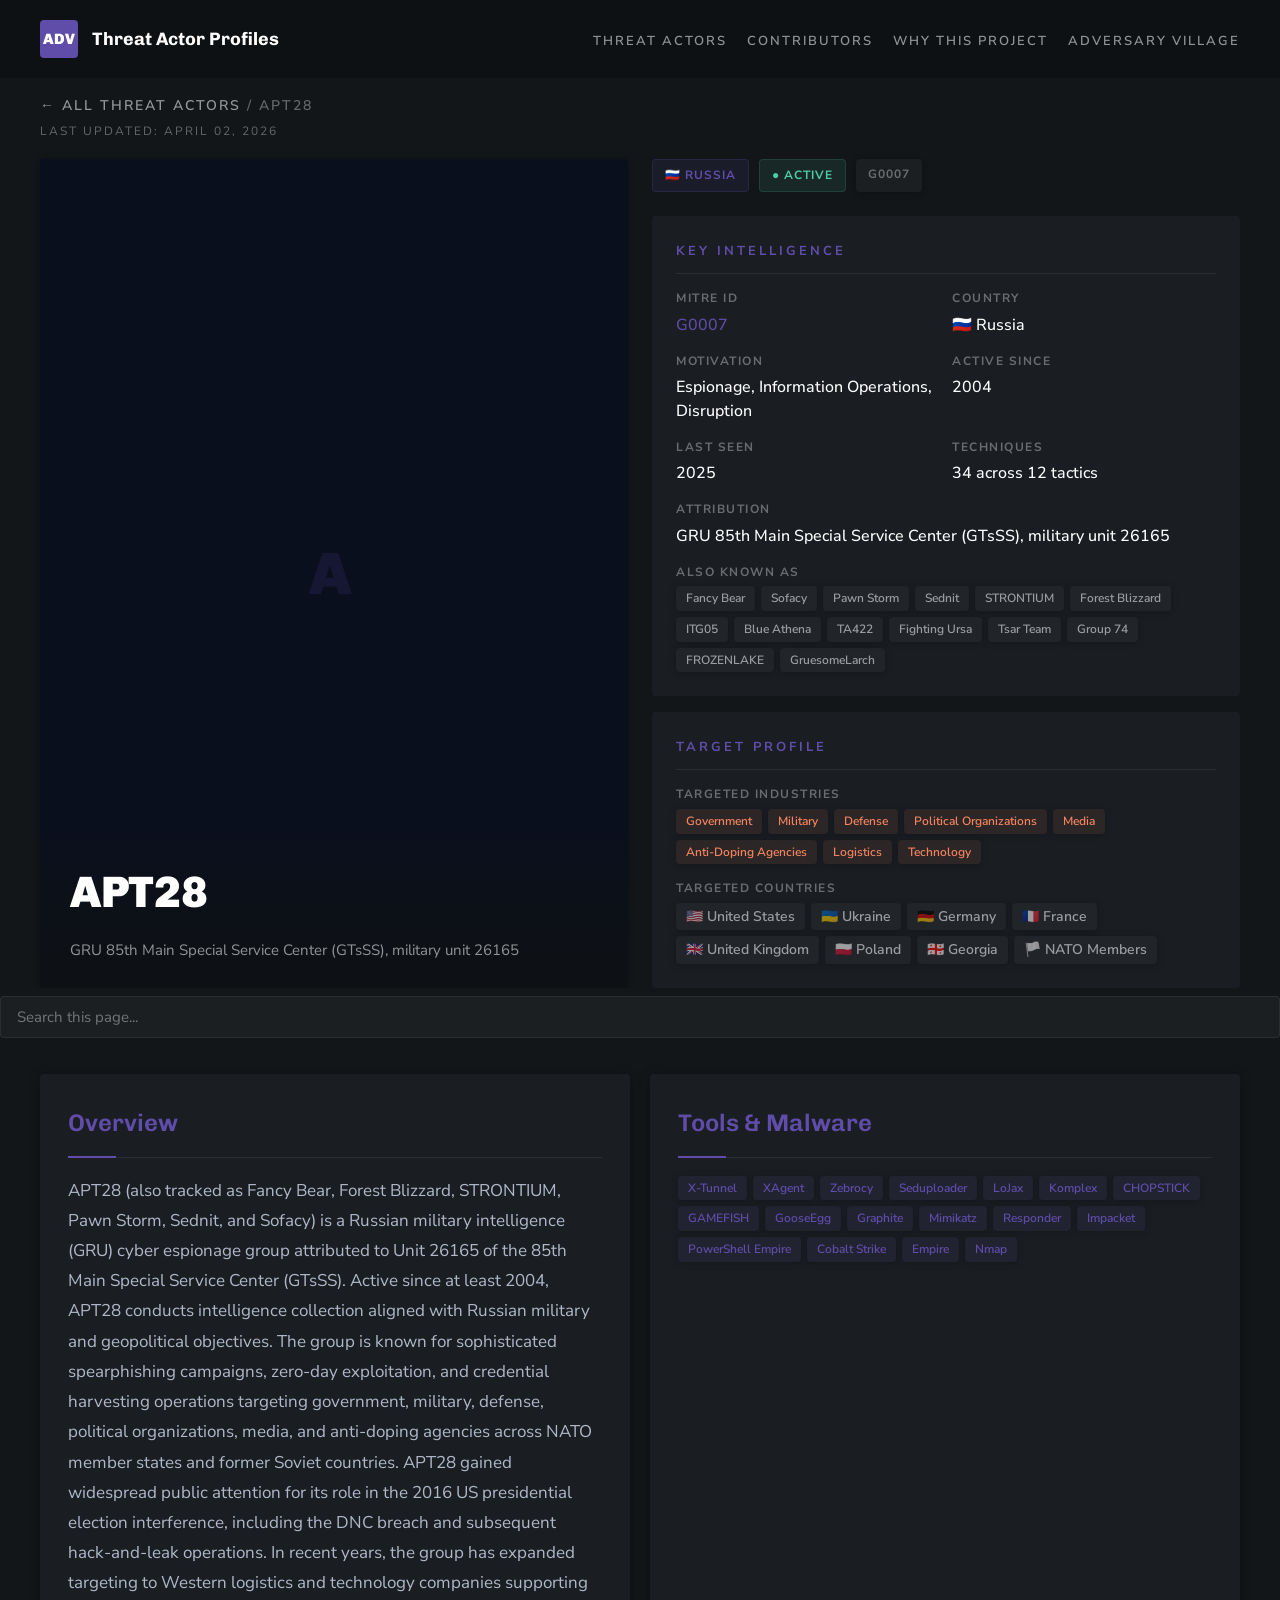
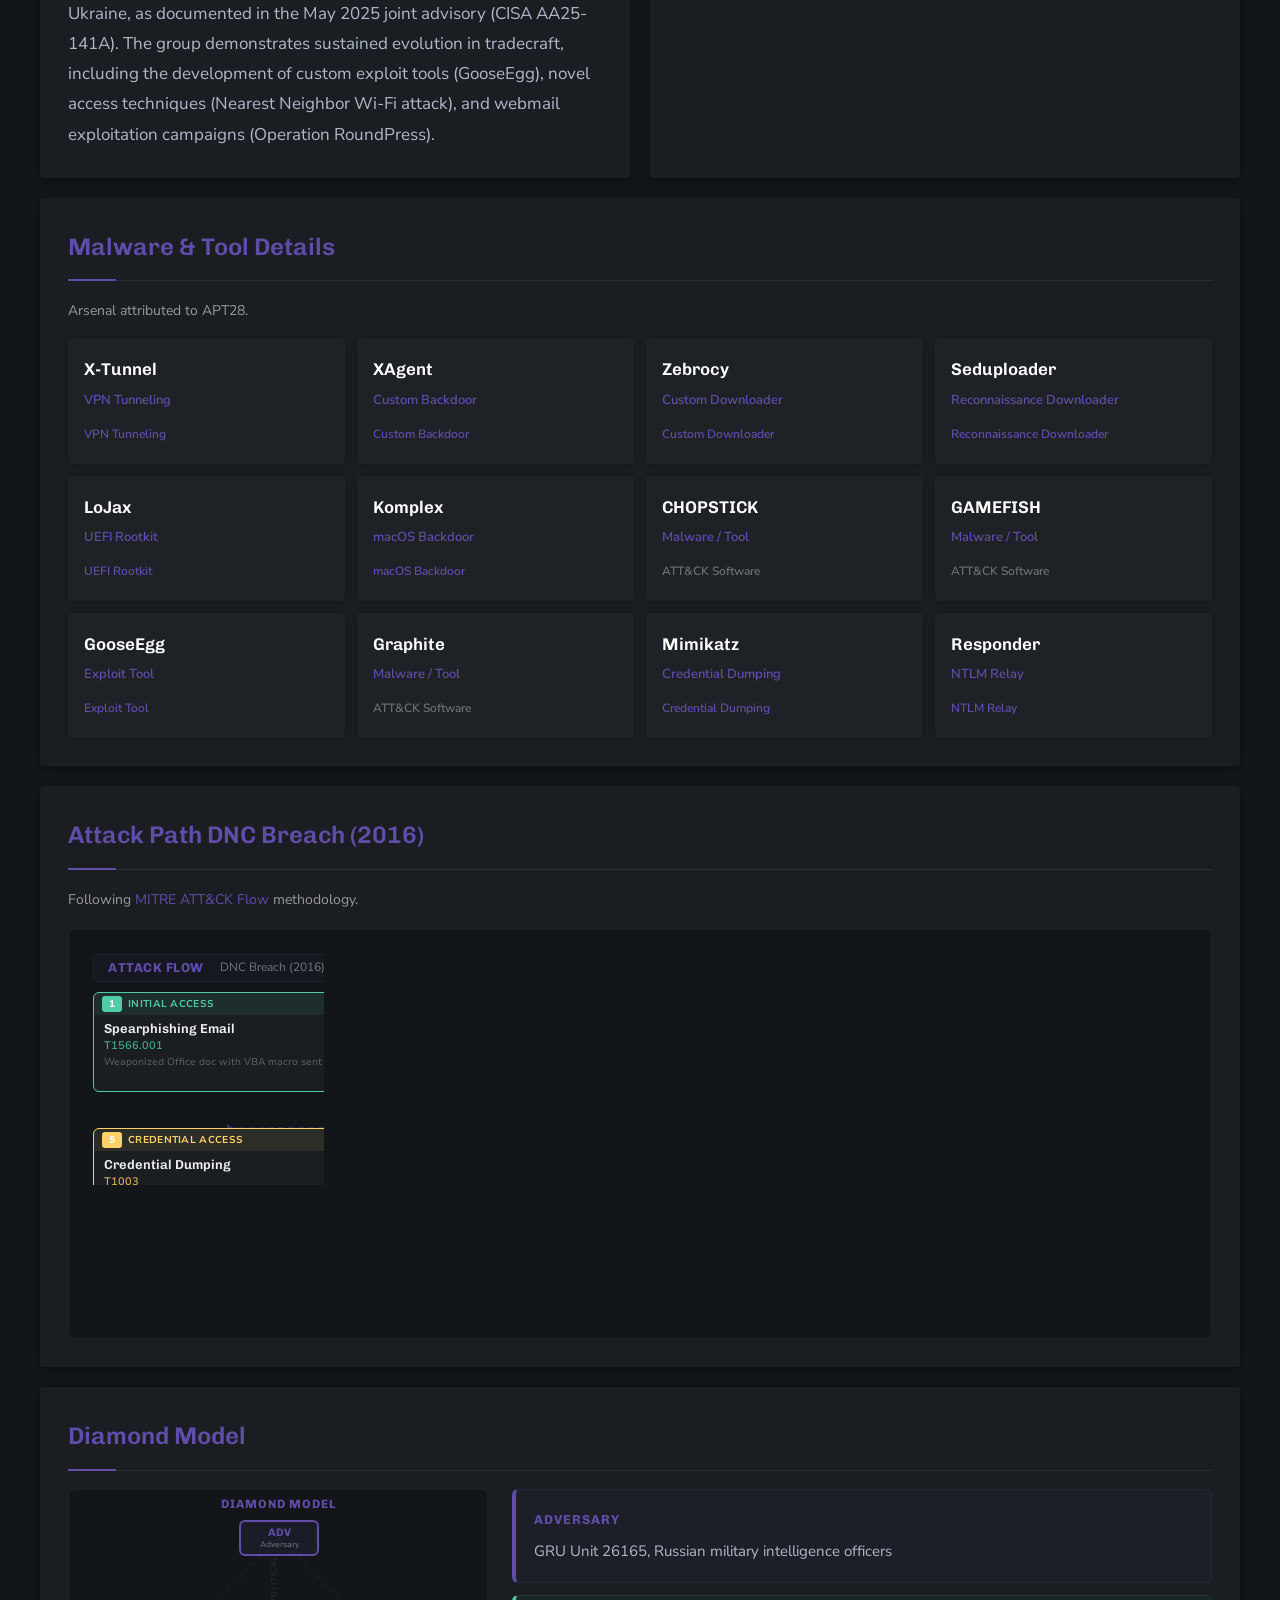
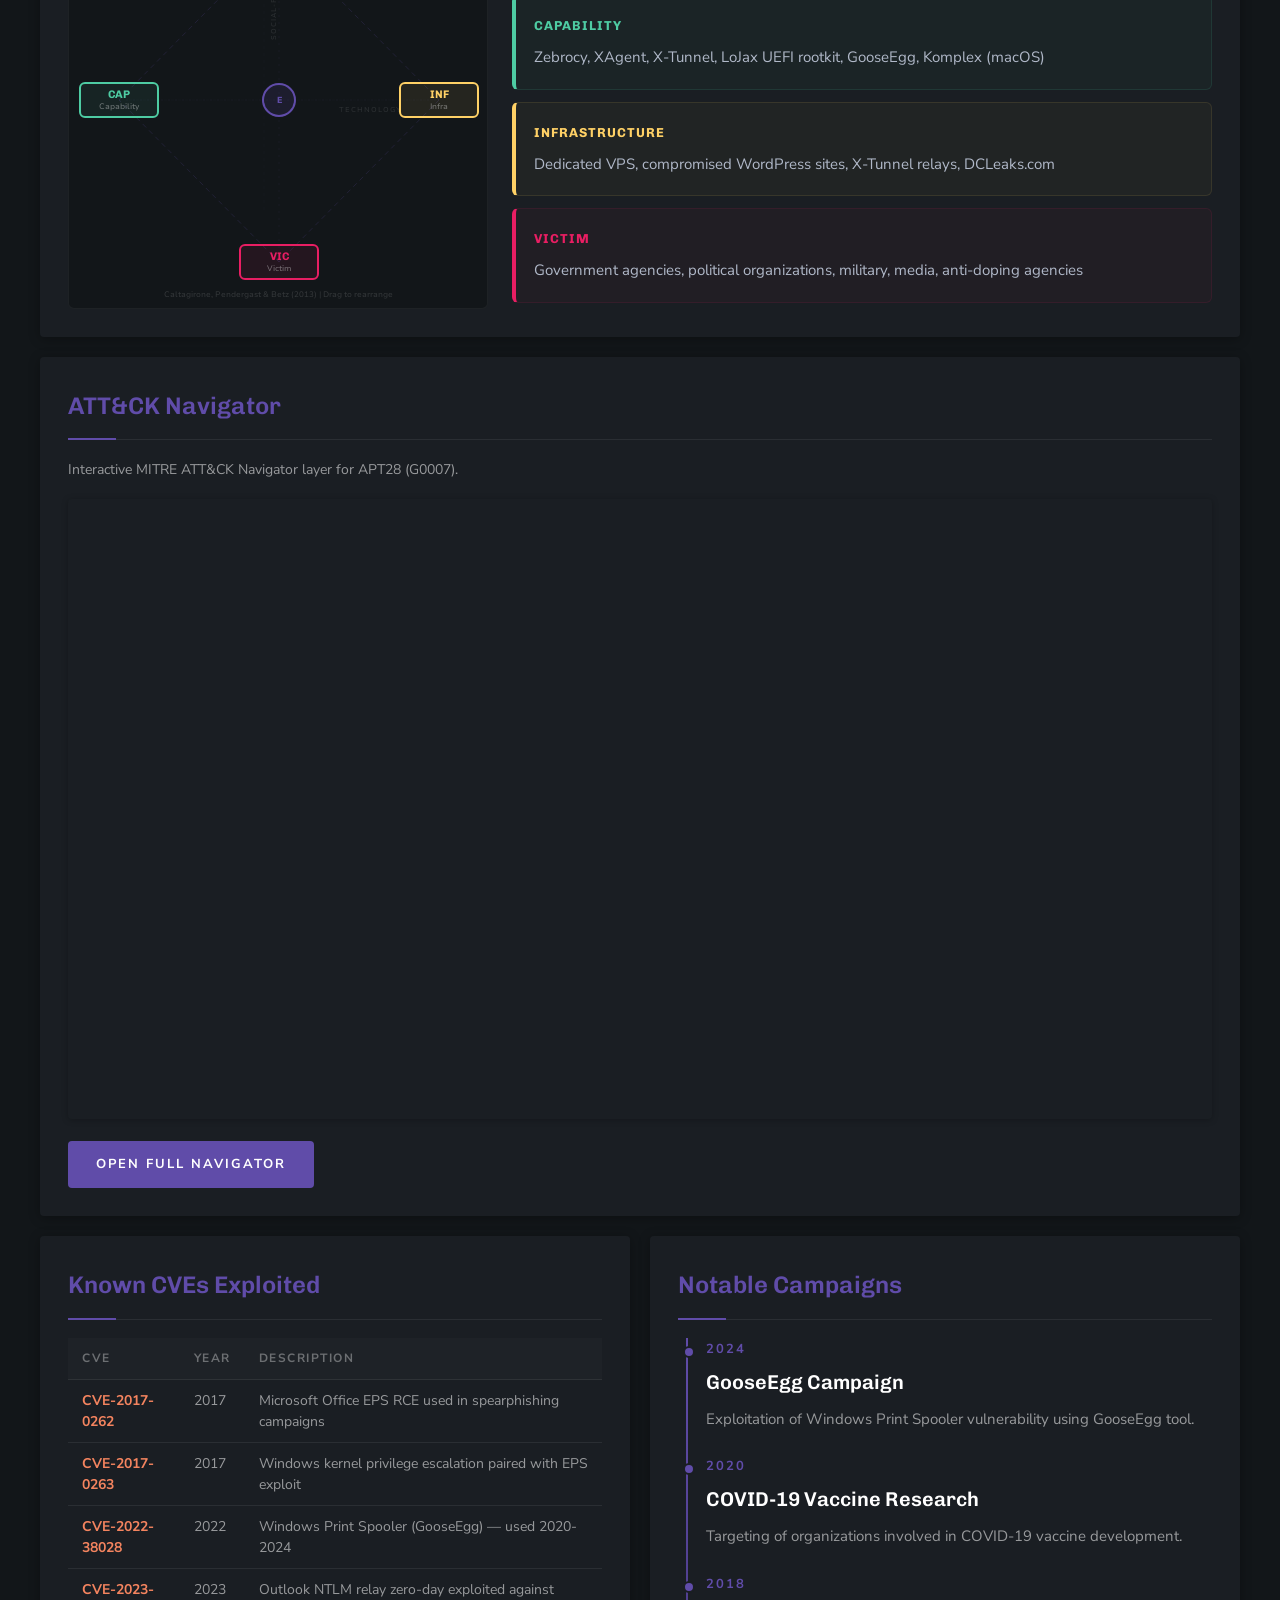
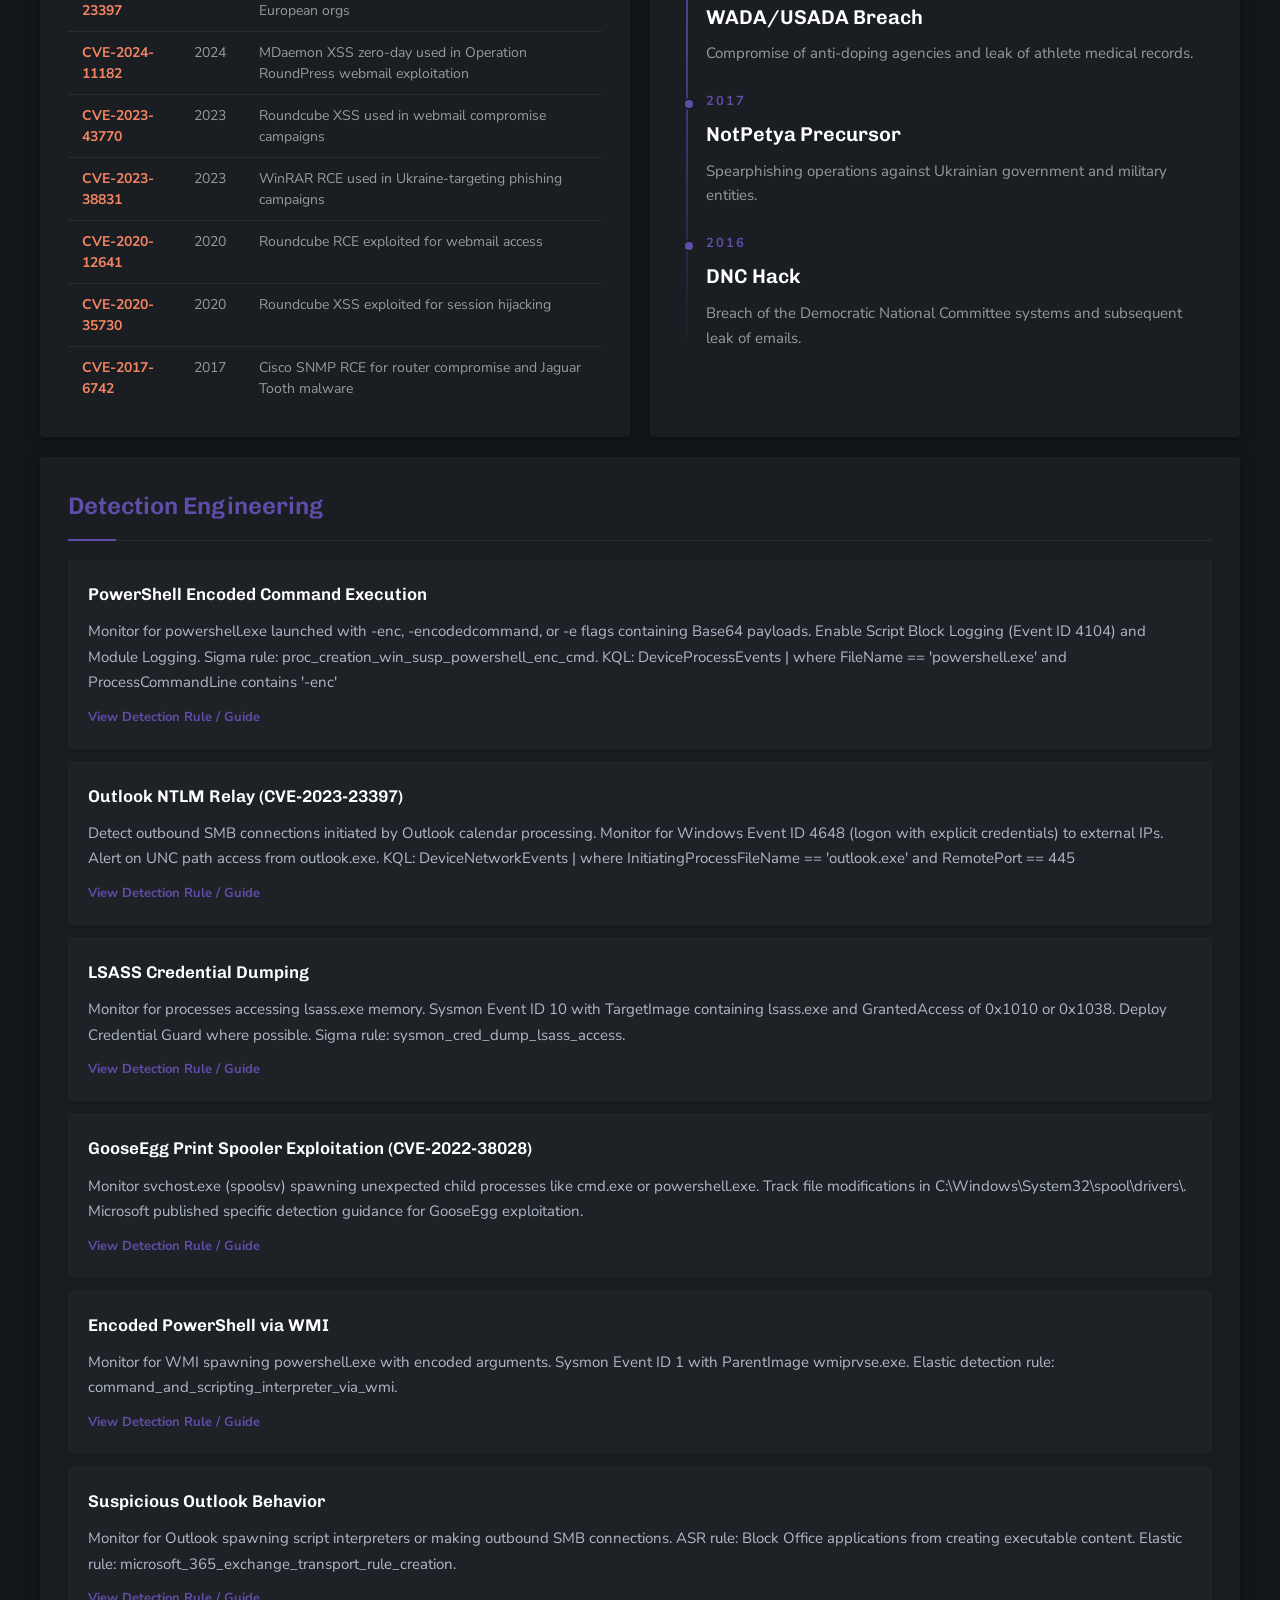
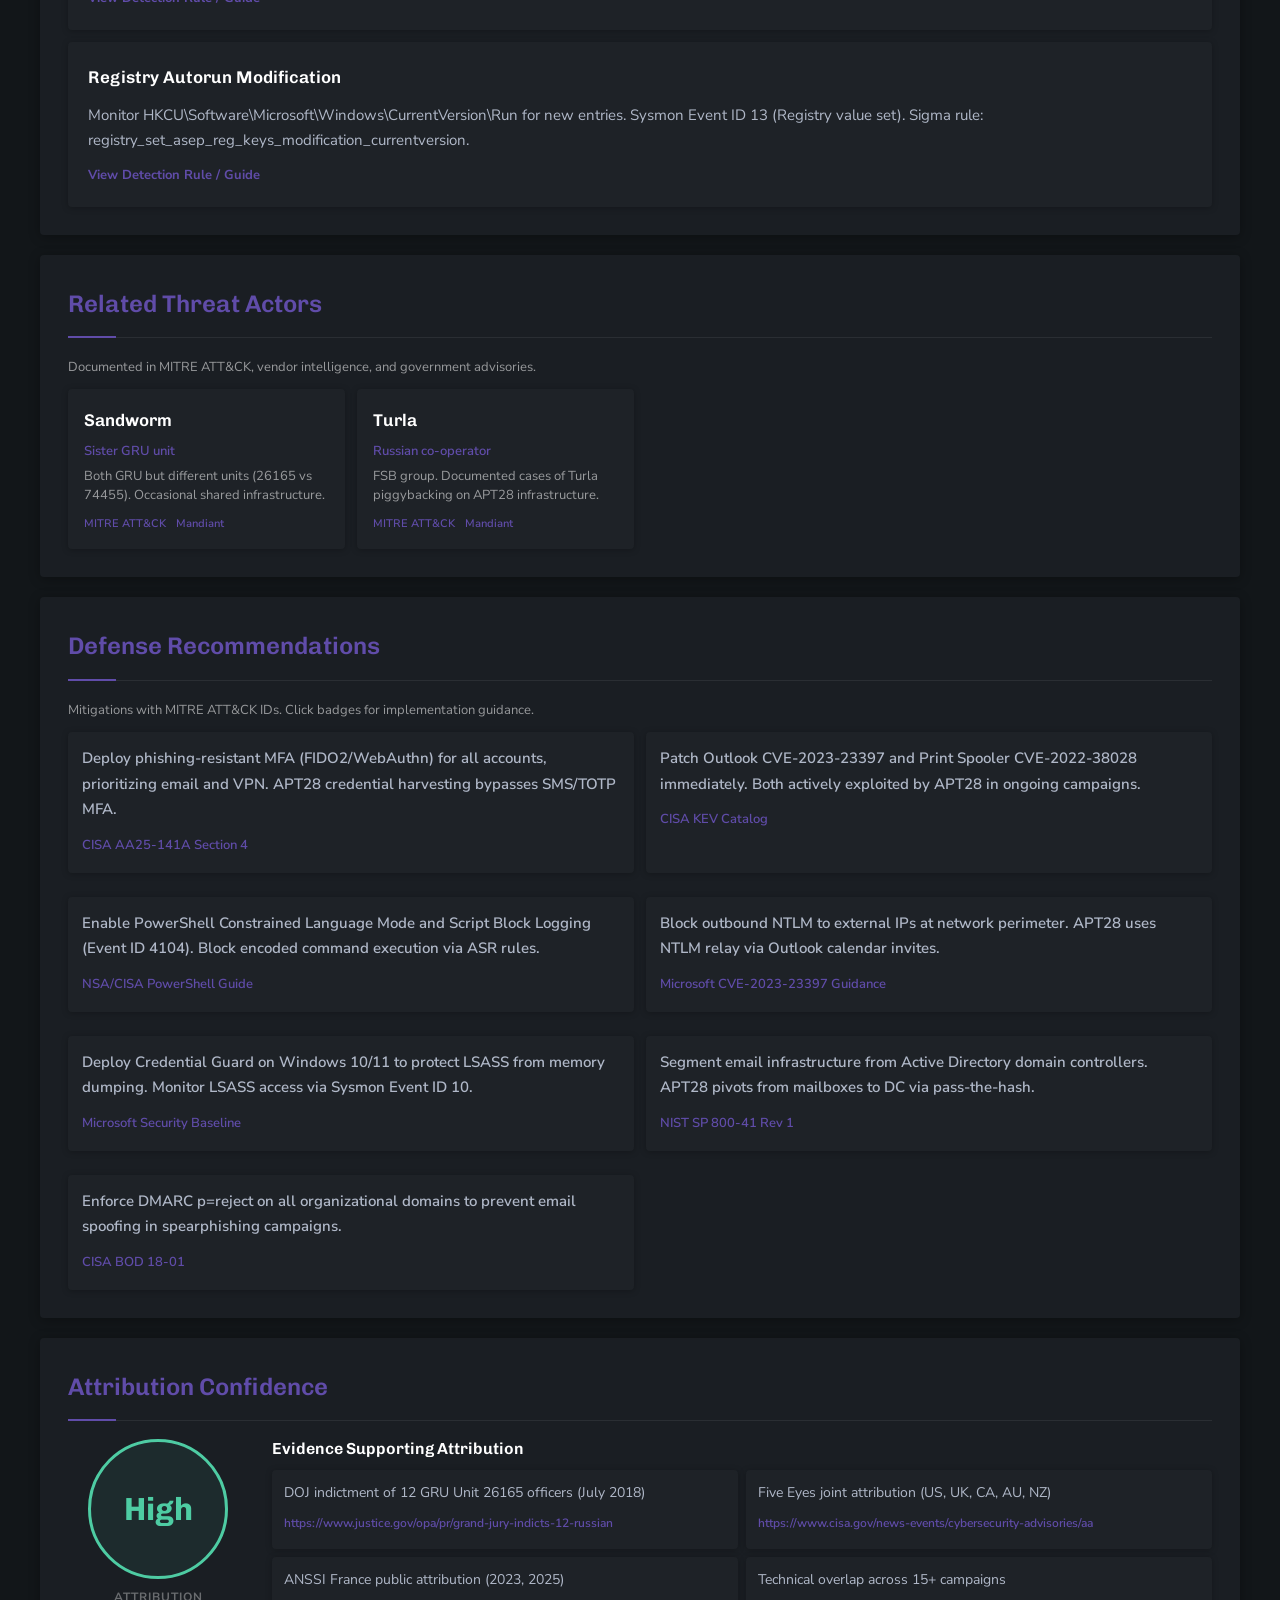
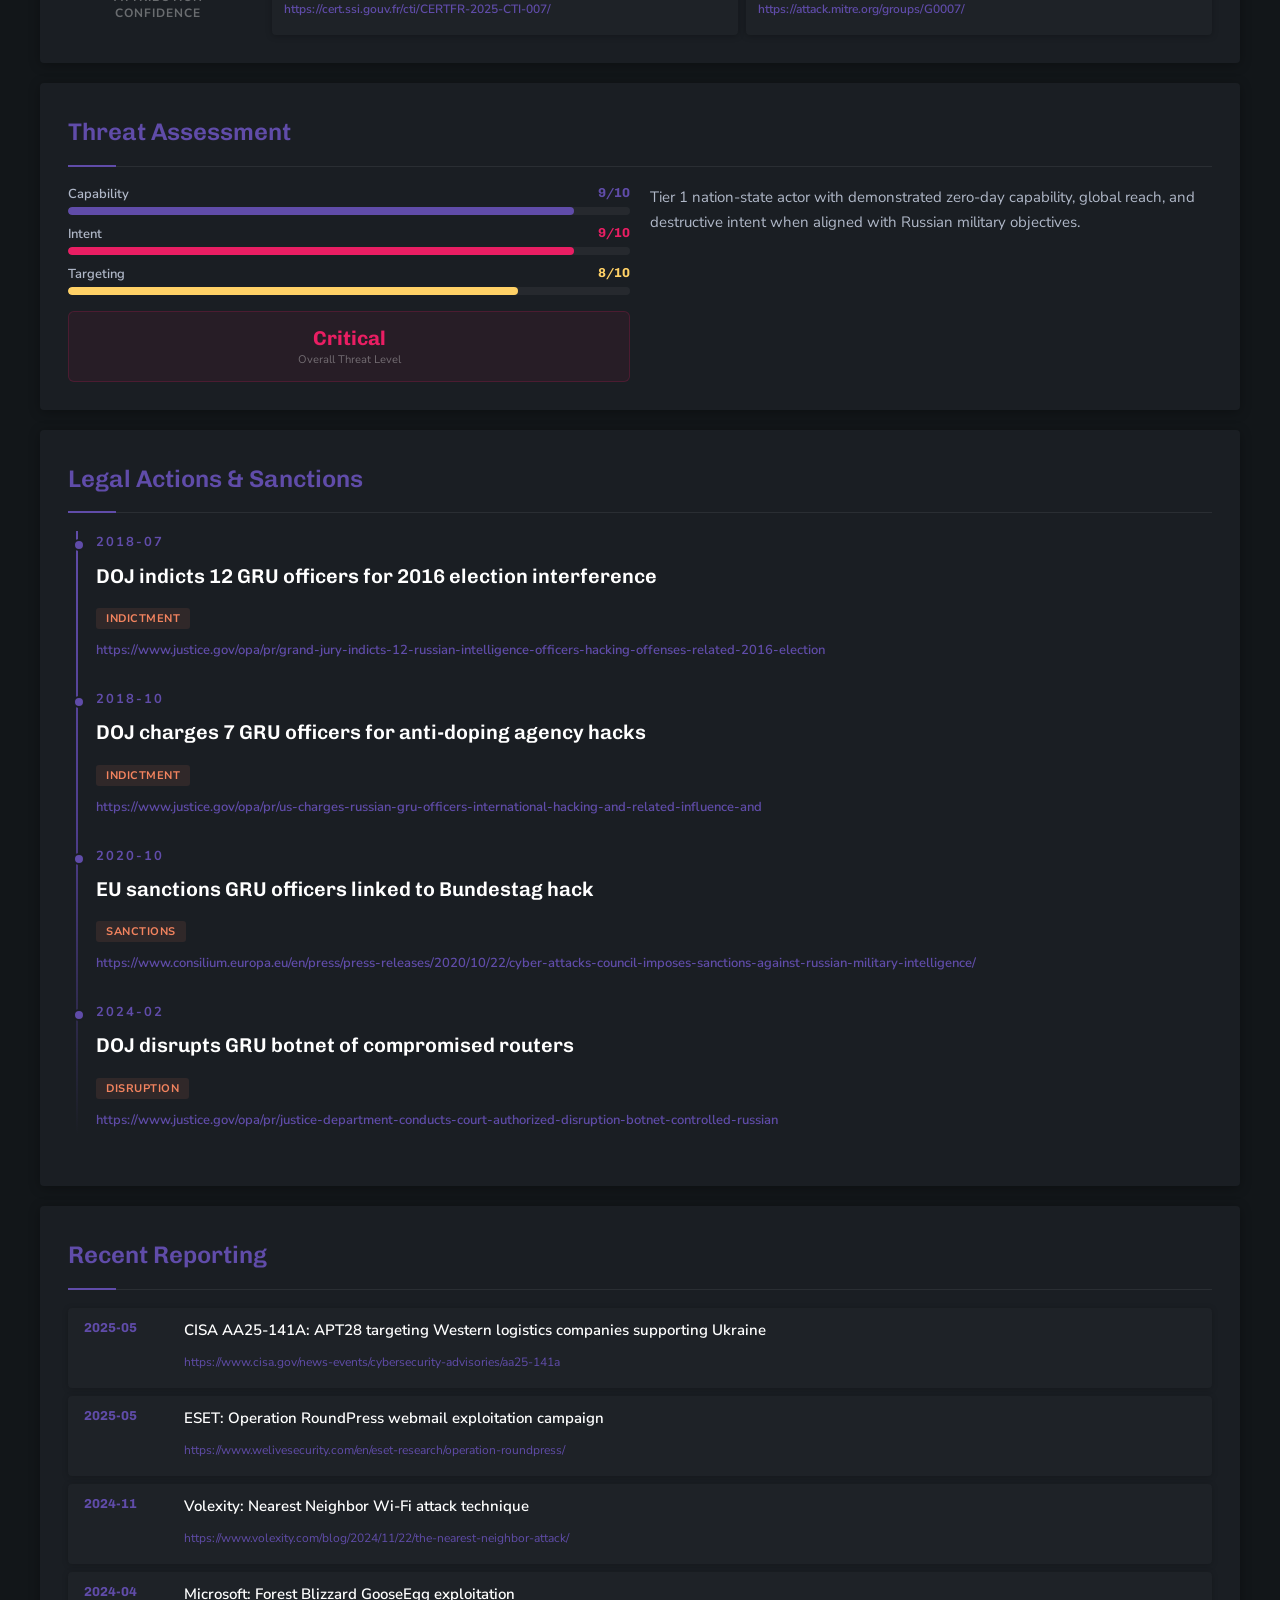
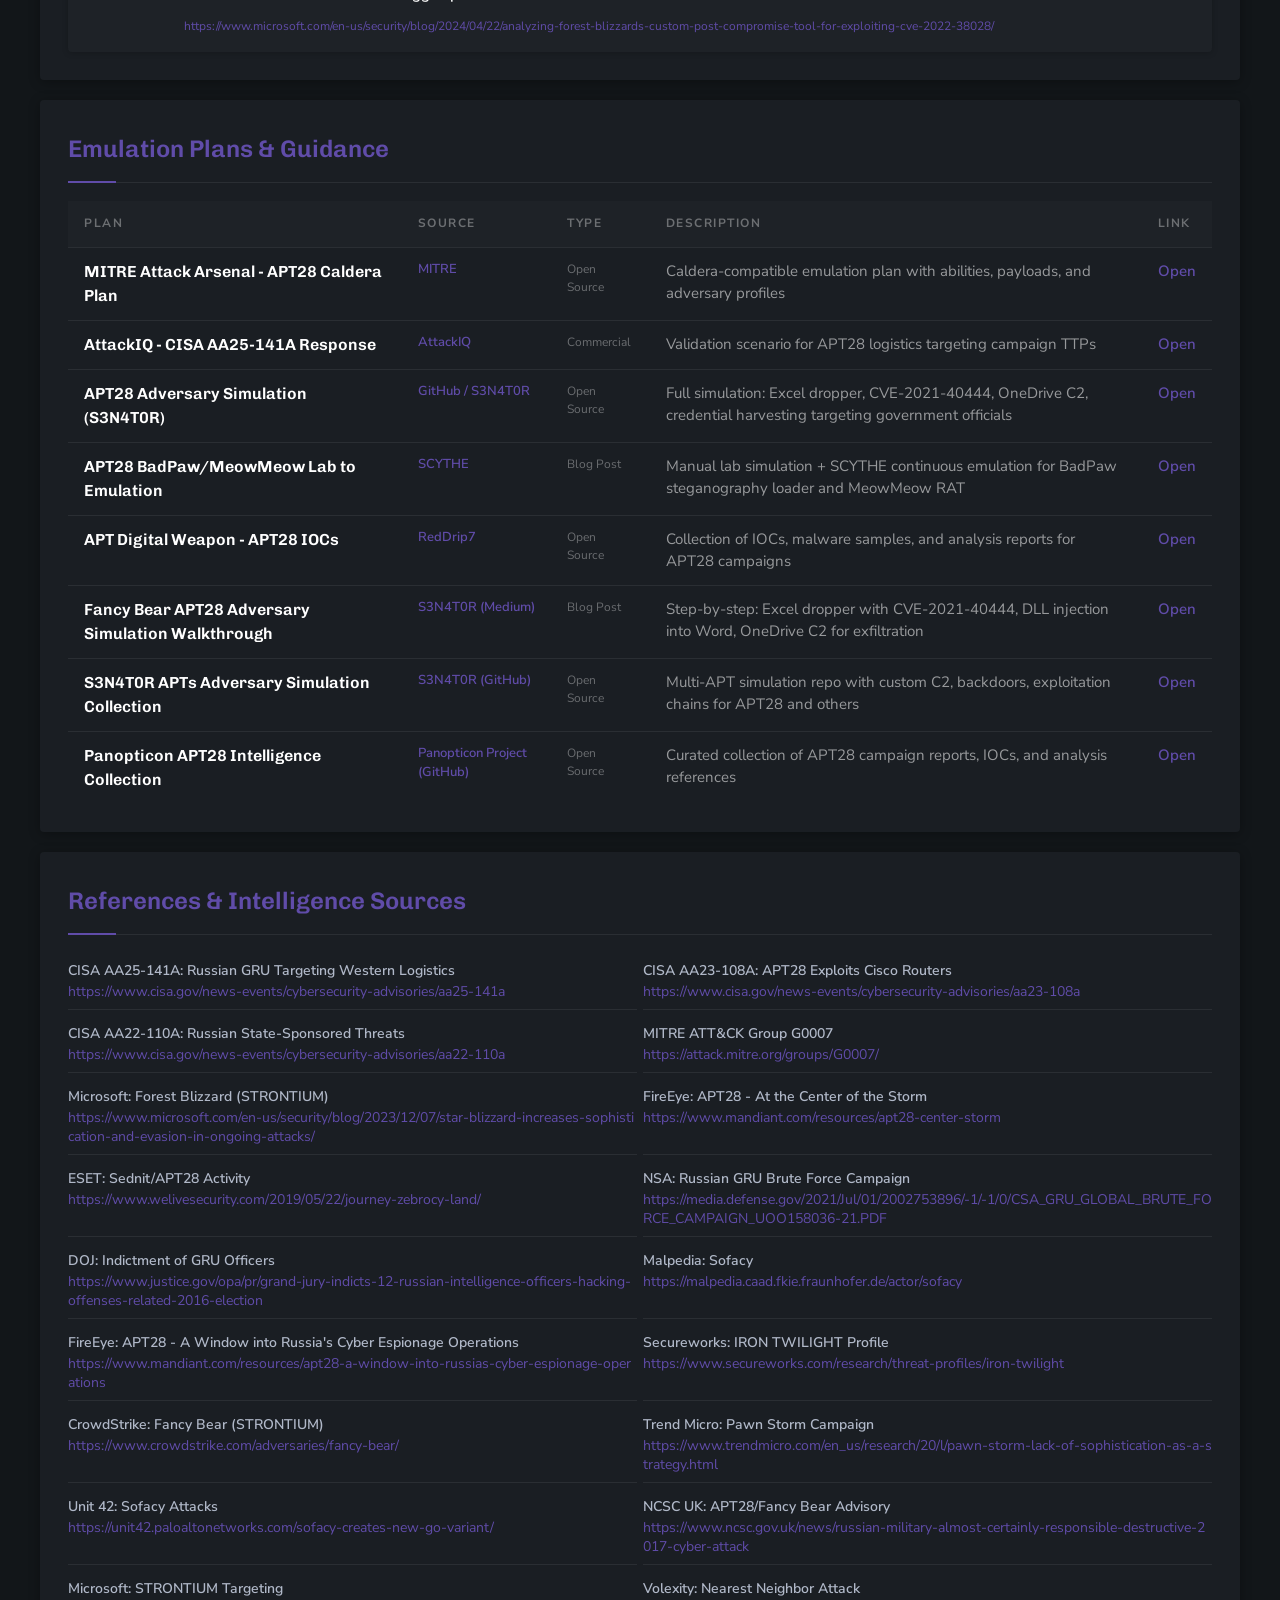
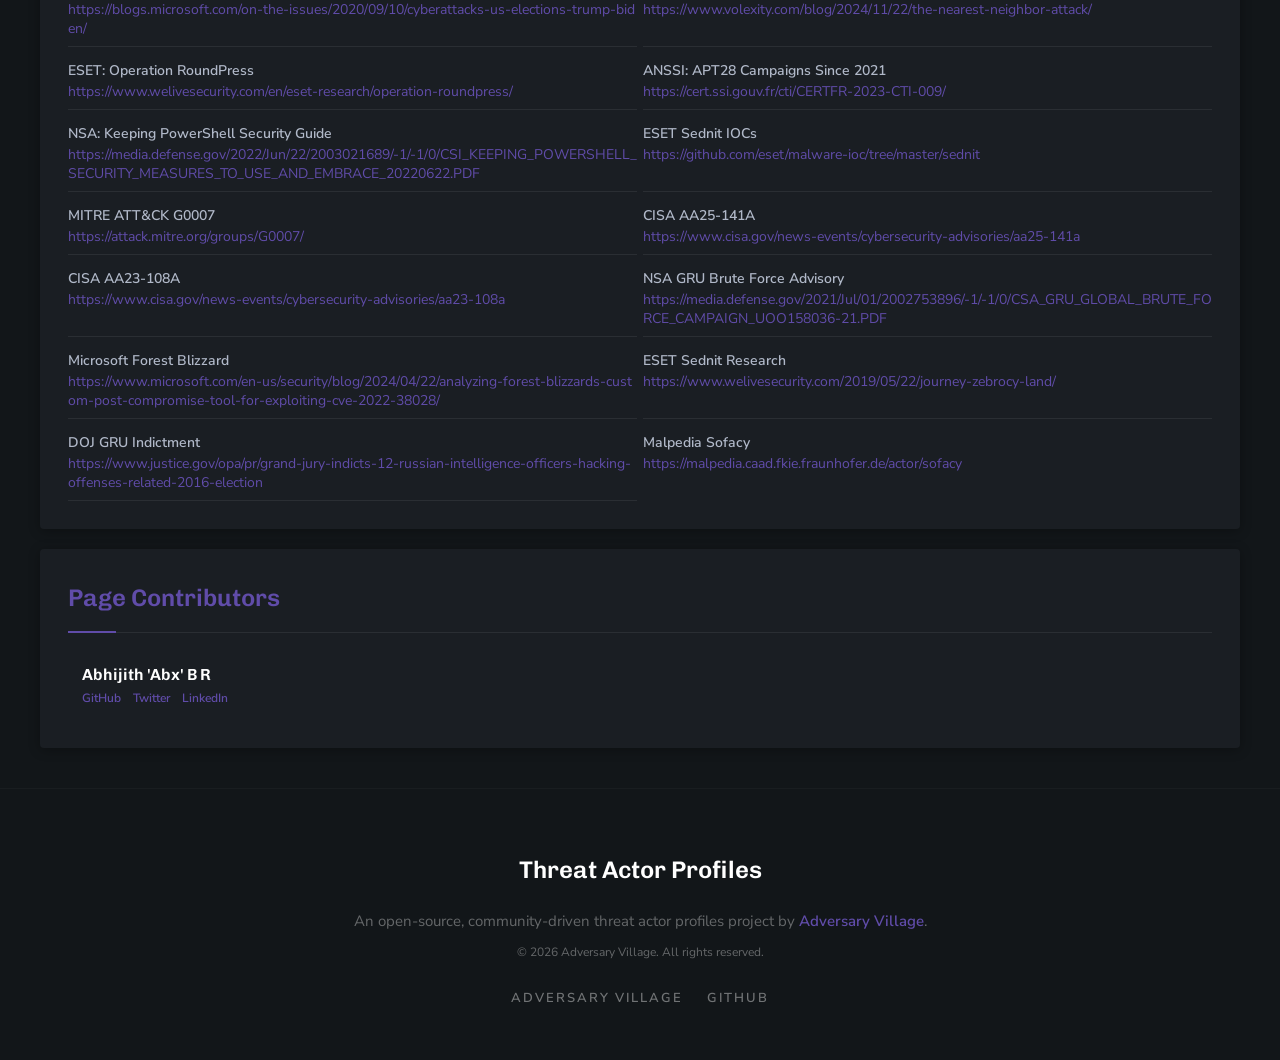
==== commit f25e2b9c: "threat actor profiles" ====
--- a/apt28/index.html
+++ b/apt28/index.html
@@ -103,12 +103,11 @@
 <ul class="ref-list-2col"><li><div class="ref-title">CISA AA25-141A: Russian GRU Targeting Western Logistics</div><a href="https://www.cisa.gov/news-events/cybersecurity-advisories/aa25-141a" target="_blank">https://www.cisa.gov/news-events/cybersecurity-advisories/aa25-141a</a></li><li><div class="ref-title">CISA AA23-108A: APT28 Exploits Cisco Routers</div><a href="https://www.cisa.gov/news-events/cybersecurity-advisories/aa23-108a" target="_blank">https://www.cisa.gov/news-events/cybersecurity-advisories/aa23-108a</a></li><li><div class="ref-title">CISA AA22-110A: Russian State-Sponsored Threats</div><a href="https://www.cisa.gov/news-events/cybersecurity-advisories/aa22-110a" target="_blank">https://www.cisa.gov/news-events/cybersecurity-advisories/aa22-110a</a></li><li><div class="ref-title">MITRE ATT&amp;CK Group G0007</div><a href="https://attack.mitre.org/groups/G0007/" target="_blank">https://attack.mitre.org/groups/G0007/</a></li><li><div class="ref-title">Microsoft: Forest Blizzard (STRONTIUM)</div><a href="https://www.microsoft.com/en-us/security/blog/2023/12/07/star-blizzard-increases-sophistication-and-evasion-in-ongoing-attacks/" target="_blank">https://www.microsoft.com/en-us/security/blog/2023/12/07/star-blizzard-increases-sophistication-and-evasion-in-ongoing-attacks/</a></li><li><div class="ref-title">FireEye: APT28 - At the Center of the Storm</div><a href="https://www.mandiant.com/resources/apt28-center-storm" target="_blank">https://www.mandiant.com/resources/apt28-center-storm</a></li><li><div class="ref-title">ESET: Sednit/APT28 Activity</div><a href="https://www.welivesecurity.com/2019/05/22/journey-zebrocy-land/" target="_blank">https://www.welivesecurity.com/2019/05/22/journey-zebrocy-land/</a></li><li><div class="ref-title">NSA: Russian GRU Brute Force Campaign</div><a href="https://media.defense.gov/2021/Jul/01/2002753896/-1/-1/0/CSA_GRU_GLOBAL_BRUTE_FORCE_CAMPAIGN_UOO158036-21.PDF" target="_blank">https://media.defense.gov/2021/Jul/01/2002753896/-1/-1/0/CSA_GRU_GLOBAL_BRUTE_FORCE_CAMPAIGN_UOO158036-21.PDF</a></li><li><div class="ref-title">DOJ: Indictment of GRU Officers</div><a href="https://www.justice.gov/opa/pr/grand-jury-indicts-12-russian-intelligence-officers-hacking-offenses-related-2016-election" target="_blank">https://www.justice.gov/opa/pr/grand-jury-indicts-12-russian-intelligence-officers-hacking-offenses-related-2016-election</a></li><li><div class="ref-title">Malpedia: Sofacy</div><a href="https://malpedia.caad.fkie.fraunhofer.de/actor/sofacy" target="_blank">https://malpedia.caad.fkie.fraunhofer.de/actor/sofacy</a></li><li><div class="ref-title">FireEye: APT28 - A Window into Russia&#x27;s Cyber Espionage Operations</div><a href="https://www.mandiant.com/resources/apt28-a-window-into-russias-cyber-espionage-operations" target="_blank">https://www.mandiant.com/resources/apt28-a-window-into-russias-cyber-espionage-operations</a></li><li><div class="ref-title">Secureworks: IRON TWILIGHT Profile</div><a href="https://www.secureworks.com/research/threat-profiles/iron-twilight" target="_blank">https://www.secureworks.com/research/threat-profiles/iron-twilight</a></li><li><div class="ref-title">CrowdStrike: Fancy Bear (STRONTIUM)</div><a href="https://www.crowdstrike.com/adversaries/fancy-bear/" target="_blank">https://www.crowdstrike.com/adversaries/fancy-bear/</a></li><li><div class="ref-title">Trend Micro: Pawn Storm Campaign</div><a href="https://www.trendmicro.com/en_us/research/20/l/pawn-storm-lack-of-sophistication-as-a-strategy.html" target="_blank">https://www.trendmicro.com/en_us/research/20/l/pawn-storm-lack-of-sophistication-as-a-strategy.html</a></li><li><div class="ref-title">Unit 42: Sofacy Attacks</div><a href="https://unit42.paloaltonetworks.com/sofacy-creates-new-go-variant/" target="_blank">https://unit42.paloaltonetworks.com/sofacy-creates-new-go-variant/</a></li><li><div class="ref-title">NCSC UK: APT28/Fancy Bear Advisory</div><a href="https://www.ncsc.gov.uk/news/russian-military-almost-certainly-responsible-destructive-2017-cyber-attack" target="_blank">https://www.ncsc.gov.uk/news/russian-military-almost-certainly-responsible-destructive-2017-cyber-attack</a></li><li><div class="ref-title">Microsoft: STRONTIUM Targeting</div><a href="https://blogs.microsoft.com/on-the-issues/2020/09/10/cyberattacks-us-elections-trump-biden/" target="_blank">https://blogs.microsoft.com/on-the-issues/2020/09/10/cyberattacks-us-elections-trump-biden/</a></li><li><div class="ref-title">Volexity: Nearest Neighbor Attack</div><a href="https://www.volexity.com/blog/2024/11/22/the-nearest-neighbor-attack/" target="_blank">https://www.volexity.com/blog/2024/11/22/the-nearest-neighbor-attack/</a></li><li><div class="ref-title">ESET: Operation RoundPress</div><a href="https://www.welivesecurity.com/en/eset-research/operation-roundpress/" target="_blank">https://www.welivesecurity.com/en/eset-research/operation-roundpress/</a></li><li><div class="ref-title">ANSSI: APT28 Campaigns Since 2021</div><a href="https://cert.ssi.gouv.fr/cti/CERTFR-2023-CTI-009/" target="_blank">https://cert.ssi.gouv.fr/cti/CERTFR-2023-CTI-009/</a></li><li><div class="ref-title">NSA: Keeping PowerShell Security Guide</div><a href="https://media.defense.gov/2022/Jun/22/2003021689/-1/-1/0/CSI_KEEPING_POWERSHELL_SECURITY_MEASURES_TO_USE_AND_EMBRACE_20220622.PDF" target="_blank">https://media.defense.gov/2022/Jun/22/2003021689/-1/-1/0/CSI_KEEPING_POWERSHELL_SECURITY_MEASURES_TO_USE_AND_EMBRACE_20220622.PDF</a></li><li><div class="ref-title">ESET Sednit IOCs</div><a href="https://github.com/eset/malware-ioc/tree/master/sednit" target="_blank">https://github.com/eset/malware-ioc/tree/master/sednit</a></li><li><div class="ref-title">MITRE ATT&amp;CK G0007</div><a href="https://attack.mitre.org/groups/G0007/" target="_blank">https://attack.mitre.org/groups/G0007/</a></li><li><div class="ref-title">CISA AA25-141A</div><a href="https://www.cisa.gov/news-events/cybersecurity-advisories/aa25-141a" target="_blank">https://www.cisa.gov/news-events/cybersecurity-advisories/aa25-141a</a></li><li><div class="ref-title">CISA AA23-108A</div><a href="https://www.cisa.gov/news-events/cybersecurity-advisories/aa23-108a" target="_blank">https://www.cisa.gov/news-events/cybersecurity-advisories/aa23-108a</a></li><li><div class="ref-title">NSA GRU Brute Force Advisory</div><a href="https://media.defense.gov/2021/Jul/01/2002753896/-1/-1/0/CSA_GRU_GLOBAL_BRUTE_FORCE_CAMPAIGN_UOO158036-21.PDF" target="_blank">https://media.defense.gov/2021/Jul/01/2002753896/-1/-1/0/CSA_GRU_GLOBAL_BRUTE_FORCE_CAMPAIGN_UOO158036-21.PDF</a></li><li><div class="ref-title">Microsoft Forest Blizzard</div><a href="https://www.microsoft.com/en-us/security/blog/2024/04/22/analyzing-forest-blizzards-custom-post-compromise-tool-for-exploiting-cve-2022-38028/" target="_blank">https://www.microsoft.com/en-us/security/blog/2024/04/22/analyzing-forest-blizzards-custom-post-compromise-tool-for-exploiting-cve-2022-38028/</a></li><li><div class="ref-title">ESET Sednit Research</div><a href="https://www.welivesecurity.com/2019/05/22/journey-zebrocy-land/" target="_blank">https://www.welivesecurity.com/2019/05/22/journey-zebrocy-land/</a></li><li><div class="ref-title">DOJ GRU Indictment</div><a href="https://www.justice.gov/opa/pr/grand-jury-indicts-12-russian-intelligence-officers-hacking-offenses-related-2016-election" target="_blank">https://www.justice.gov/opa/pr/grand-jury-indicts-12-russian-intelligence-officers-hacking-offenses-related-2016-election</a></li><li><div class="ref-title">Malpedia Sofacy</div><a href="https://malpedia.caad.fkie.fraunhofer.de/actor/sofacy" target="_blank">https://malpedia.caad.fkie.fraunhofer.de/actor/sofacy</a></li>
 </ul></div>
 <div class="content-section actor-below-full">
-<h2 class="section-title">Page Contributors</h2><div style="display:grid;grid-template-columns:repeat(auto-fill,minmax(280px,1fr));gap:1.2rem"><div class="contrib-card"><div class="contrib-name">Adversary Village</div><div style="display:flex;gap:1.2rem;flex-wrap:wrap"><a href="https://github.com/adversaryvillage" target="_blank" style="font:600 1.2rem Nunito Sans;color:#604ca9">GitHub</a> <a href="https://twitter.com/AdversaryVillag" target="_blank" style="font:600 1.2rem Nunito Sans;color:#604ca9">Twitter</a> <a href="https://linkedin.com/company/adversaryvillage" target="_blank" style="font:600 1.2rem Nunito Sans;color:#604ca9">LinkedIn</a></div></div><div class="contrib-card"><div class="contrib-name">MITRE ATT&amp;CK Team</div><div style="display:flex;gap:1.2rem;flex-wrap:wrap"><a href="https://github.com/mitre-attack" target="_blank" style="font:600 1.2rem Nunito Sans;color:#604ca9">GitHub</a> <a href="https://twitter.com/MITREattack" target="_blank" style="font:600 1.2rem Nunito Sans;color:#604ca9">Twitter</a> <a href="https://linkedin.com/company/mitre" target="_blank" style="font:600 1.2rem Nunito Sans;color:#604ca9">LinkedIn</a></div></div><div class="contrib-card"><div class="contrib-name">BreachSimRange</div><div style="display:flex;gap:1.2rem;flex-wrap:wrap"><a href="https://github.com/BreachSimRange" target="_blank" style="font:600 1.2rem Nunito Sans;color:#604ca9">GitHub</a> <a href="https://twitter.com/BreachSimRange" target="_blank" style="font:600 1.2rem Nunito Sans;color:#604ca9">Twitter</a> <a href="https://linkedin.com/company/breachsimrange" target="_blank" style="font:600 1.2rem Nunito Sans;color:#604ca9">LinkedIn</a></div>
-</div>
+<h2 class="section-title">Page Contributors</h2><div style="display:grid;grid-template-columns:repeat(auto-fill,minmax(280px,1fr));gap:1.2rem"><div class="contrib-card"><div class="contrib-name">Abhijith 'Abx' B R</div><div style="display:flex;gap:1.2rem;flex-wrap:wrap"><a href="https://github.com/abhijithbr" target="_blank" style="font:600 1.2rem Nunito Sans;color:#604ca9">GitHub</a> <a href="https://twitter.com/abhijithbr" target="_blank" style="font:600 1.2rem Nunito Sans;color:#604ca9">Twitter</a> <a href="https://in.linkedin.com/in/abhijith-b-r" target="_blank" style="font:600 1.2rem Nunito Sans;color:#604ca9">LinkedIn</a></div></div>
 </div>
 </div>
 </div></div>
-<footer class="site-footer"><div class="footer-inner"><div class="footer-brand">Threat Actor Profiles</div><div class="footer-text">An open-source, community-driven threat actor profiles project by <a href="https://adversaryvillage.org" target="_blank" style="color:#604ca9;text-decoration:none;font-weight:600">Adversary Village</a>.</div><div style="color:var(--td);font-size:1.2rem;margin-top:.8rem">&copy; 2026 Adversary Village. All rights reserved.</div><ul class="footer-links"><li><a href="https://adversaryvillage.org" target="_blank">Adversary Village</a></li><li><a href="https://github.com/adversaryvillage" target="_blank">GitHub</a></li>
+<footer class="site-footer"><div class="footer-inner"><div class="footer-brand">Threat Actor Profiles</div><div class="footer-text">An open-source, community-driven threat actor profiles project by <a href="https://adversaryvillage.org" target="_blank" style="color:#604ca9;text-decoration:none;font-weight:600">Adversary Village</a>.</div><div style="color:var(--td);font-size:1.2rem;margin-top:.8rem">&copy; 2026 Adversary Village. All rights reserved.</div><ul class="footer-links"><li><a href="https://adversaryvillage.org" target="_blank">Adversary Village</a></li><li><a href="https://github.com/adversaryvillage/threat-actor-profiles" target="_blank">GitHub</a></li>
 </ul></div>
 </footer>
 <script src="../js/main.js">
